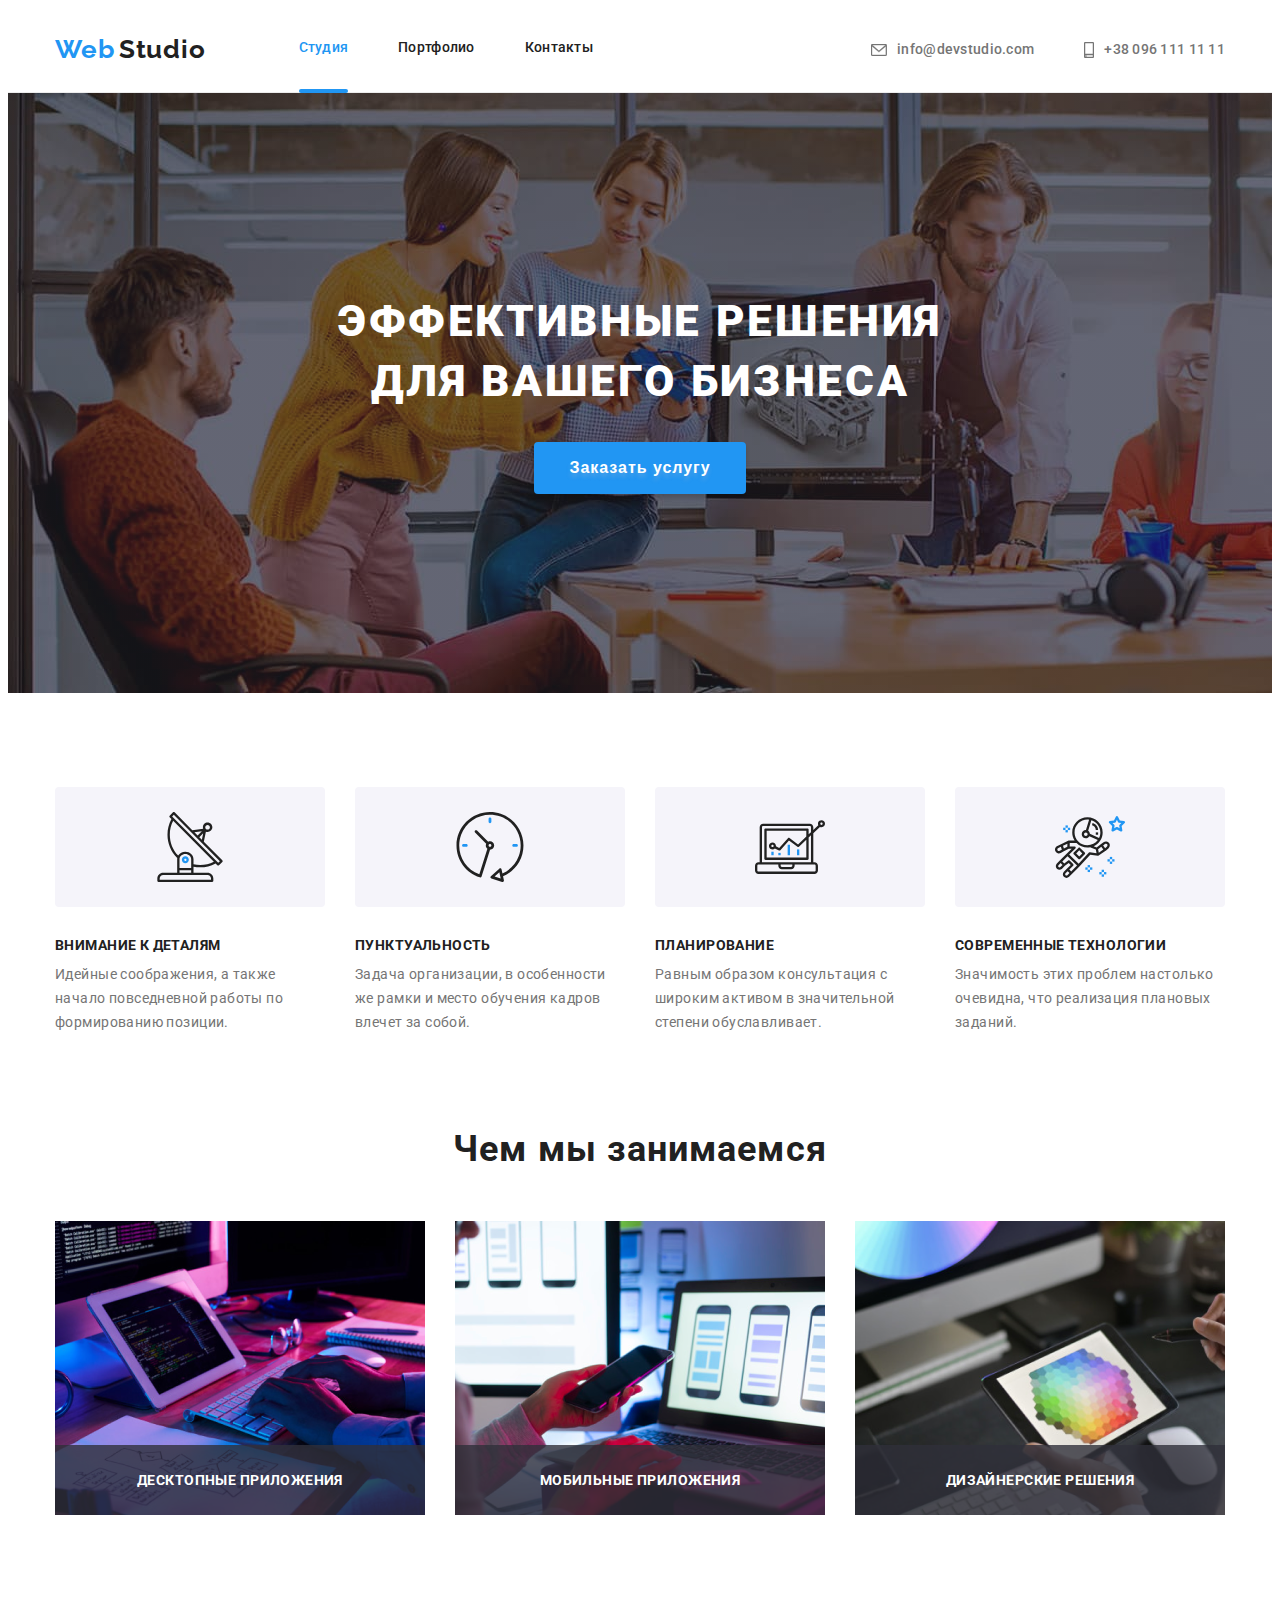
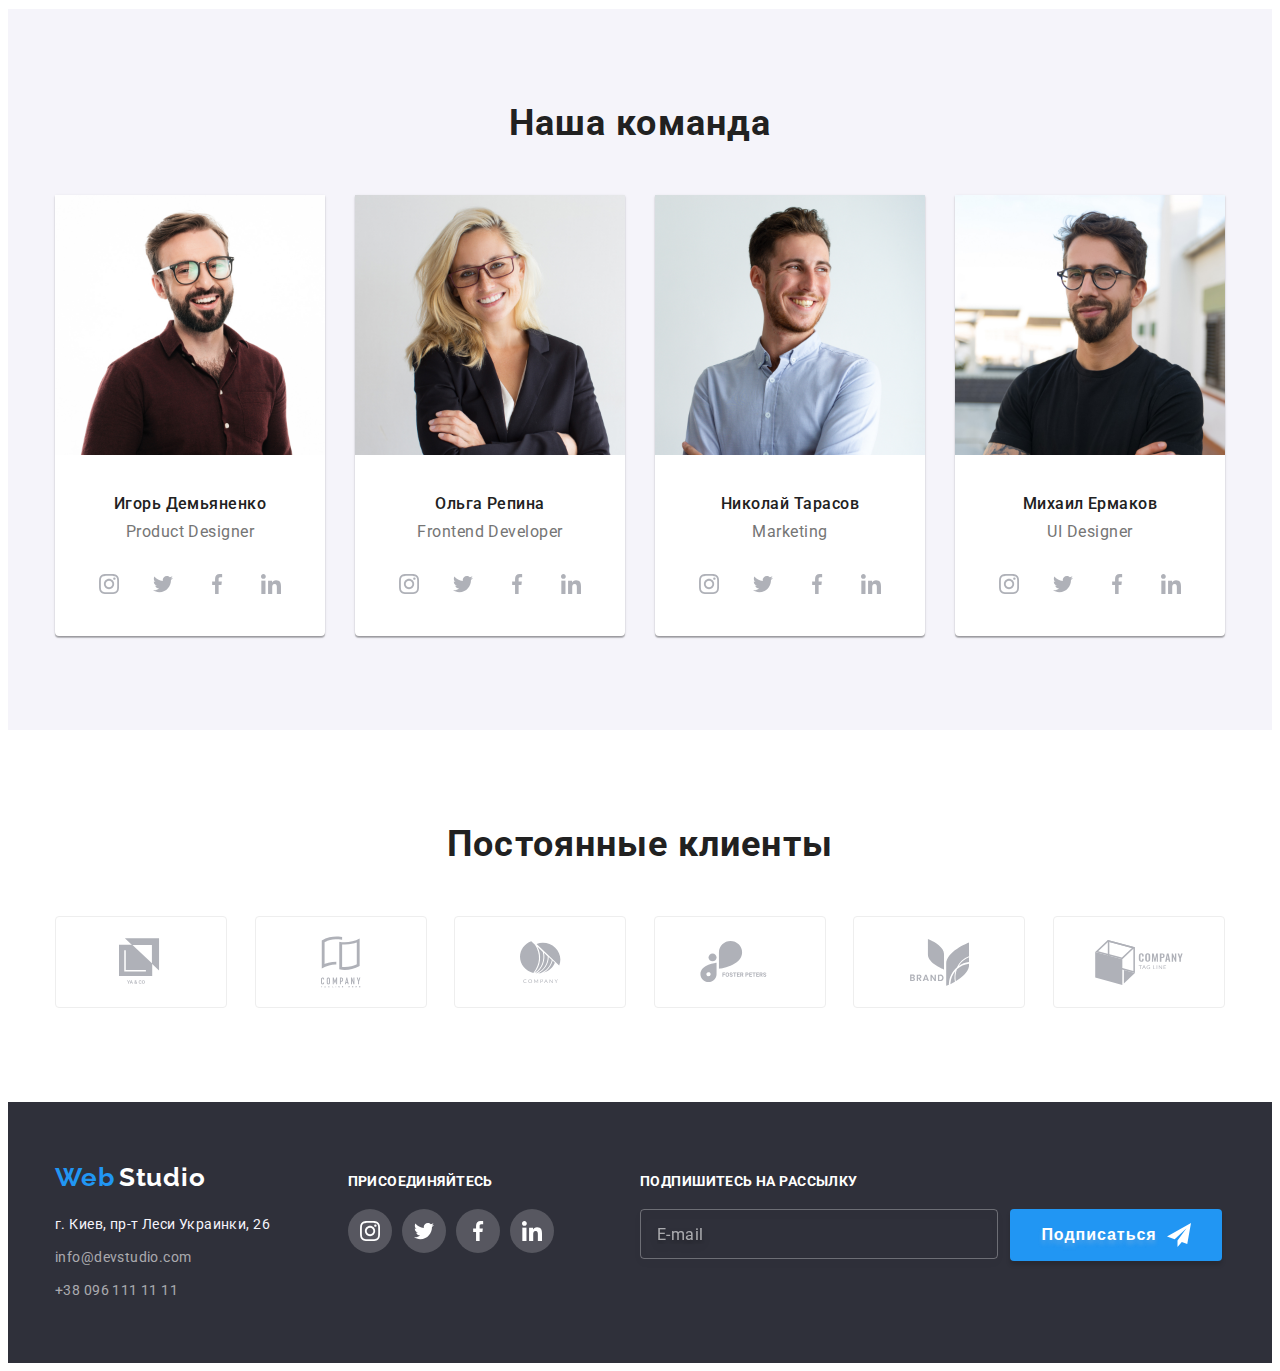
==== index.html @ 2025b64e "Initial commit" ====
<!DOCTYPE html>
<html lang="ru">
<head>
    <meta charset="UTF-8">
    <meta http-equiv="X-UA-Compatible" content="IE=edge">
    <meta name="viewport" content="width=device-width, initial-scale=1">
    <title>Webstudio</title>
    <link rel="stylesheet" href="https://cdnjs.cloudflare.com/ajax/libs/modern-normalize/1.0.0/modern-normalize.min.css" integrity="sha512-ISS7cAi1PEhQ8jnbJpJZMd29NlhNj4AWYyLOSp2CE/CsHxTCu+r+t0D2yoJudVrd0/8fTVPUVDzY5Tvli75u/g==" crossorigin="anonymous" />
    <link rel="preconnect" href="https://fonts.gstatic.com">
    <link href="https://fonts.googleapis.com/css2?family=Raleway:wght@700&family=Roboto:wght@400;500;700;900&display=swap" rel="stylesheet">  
    <link rel="stylesheet" href="./css/styles.css">
</head>

<body>
    <header class="header">
        <div class="container">
        <a class="webstudio" href="./index.html">
            <span class="web">Web</span>
            <span class="studio">Studio</span>
        </a>
        <nav class="navigation">
            <ul class="list menu">
                <li class="list-nav-item"><a class="link-nav-active line" href="./index.html">Студия</a></li>
                <li class="list-nav-item"><a class="link-nav" href="./portfolio.html">Портфолио</a></li>
                <li class="list-nav-item"><a class="link-nav" href="">Контакты</a></li>
            </ul>
        </nav>
        <ul class="list menu">
            <li class="list-menu-item">
                <a class="link-head-adress" href="mailto:info@devstudio.com">
                <svg class="icon" width="16" height="12">
                    <use href="./images/sprite.svg#icon-envelope"></use>
                </svg>
                info@devstudio.com</a>
            </li>
            <li class="list-menu-item">
                <a class="link-head-adress" href="tel:+380961111111"> 
                <svg class="icon" width="10" height="16">
                <use href="./images/sprite.svg#icon-smartphone"></use>
                 </svg>
                 +38 096 111 11 11</a>
                </li>
        </ul>
        </div>
    </header>
        <main>
            <section class="first-main-sec">
                <h1 class="main-page-title">Эффективные решения для вашего бизнеса</h1>
                <button class="button-main" type="button" data-modal-open >Заказать услугу</button>
            </section>
            <section class="advantage-sec">
                <div class="container">
                <ul class="list advantages">
                    <li>
                         <div class="advantage-item-container">
                            <svg class="icon">
                             <use href="./images/sprite.svg#icon-antenna1"></use>
                             </svg>
                         </div>
                        <h3 class="main-sec-advantages">Внимание к деталям</h3>
                        <p class="main-sec-advantages-text">Идейные соображения, а также начало повседневной работы по формированию позиции.</p>
                    </li>
                    <li>
                        <div class="advantage-item-container">
                            <svg class="icon">
                             <use href="./images/sprite.svg#icon-clock1"></use>
                             </svg>
                         </div>
                        <h3 class="main-sec-advantages">Пунктуальность</h3>
                        <p class="main-sec-advantages-text">Задача организации, в особенности же рамки и место обучения кадров влечет за собой.</p>
                    </li>
                    <li> 
                        <div class="advantage-item-container">
                          <svg class="icon">
                             <use href="./images/sprite.svg#icon-diagram1"></use>
                          </svg>
                     </div>
                        <h3 class="main-sec-advantages">Планирование</h3>
                        <p class="main-sec-advantages-text">Равным образом консультация с широким активом в значительной степени обуславливает.</p>
                    </li>
                    <li>
                        <div class="advantage-item-container">
                            <svg class="icon">
                             <use href="./images/sprite.svg#icon-astronaut1"></use>
                             </svg>
                         </div>
                        <h3 class="main-sec-advantages">Современные технологии</h3>
                        <p class="main-sec-advantages-text">Значимость этих проблем настолько очевидна, что реализация плановых заданий.</p>
                    </li>
                </ul>
                </div>
            </section>
            <section class="about-us-sec">
                <div class="container">
                  <h2 class="main-page-section-title">Чем мы занимаемся</h2>
                    <ul class="list about-us">
                        <li>
                            <div class="about-us-cont">
                             <img src="./images/galery/img1.png" width="370" height="294" alt="клавиатура" class="about-us-img">
                               <div class="about-us-item-title">
                                 <p class="about-us-item-text">ДЕСКТОПНЫЕ ПРИЛОЖЕНИЯ</p>
                               </div>  
                            </div>
                        </li>
                        <li>
                            <div class="about-us-cont">
                                <img src="./images/galery/img2.png" width="370" height="294" alt="ноутбук">
                                <div class="about-us-item-title">
                                    <p  class="about-us-item-text">МОБИЛЬНЫЕ ПРИЛОЖЕНИЯ</p>
                                </div>
                            </div>
                        </li>
                        <li>
                            <div class="about-us-cont">
                              <img src="./images/galery/img3.png" width="370" height="294" alt="планшет">
                                <div class="about-us-item-title">
                                    <p  class="about-us-item-text">ДИЗАЙНЕРСКИЕ РЕШЕНИЯ</p>
                                </div>
                            </div>
                        </li>
                    </ul>
                </div>
            </section>
            <section class="main-team-sec">
                <div class="container">
                <h2 class="main-page-section-title">Наша команда</h2>
                <ul class="list main-team">
                    <li class="team-item"><img src="./images/team/img1.jpg" width="270" height="260" alt="Игорь Демьяненко">
                        <div class="main-team-item-container">
                         <h3 class="main-sec-worker">Игорь Демьяненко</h3>
                         <p class="main-sec-worker-text">Product Designer</p>
                         <ul class="list social-icons">
                             <li class="social-icons-item">
                             <a href="" class="social-icons-link" target="_blank" rel="noopener noreferrer">
                              <svg class="icon">
                                  <use href="./images/sprite.svg#icon-instagram"></use>
                              </svg>
                             </a>
                             </li>
                             <li class="social-icons-item">
                                <a href="" class="social-icons-link" target="_blank" rel="noopener noreferrer">
                                 <svg class="icon">
                                     <use href="./images/sprite.svg#icon-twitter"></use>
                                 </svg>
                                </a>
                             </li>
                             <li class="social-icons-item">
                                <a href="" class="social-icons-link" target="_blank" rel="noopener noreferrer">
                                 <svg class="icon">
                                     <use href="./images/sprite.svg#icon-facebook"></use>
                                 </svg>
                                </a>
                             </li>
                             <li class="social-icons-item">
                                <a href="" class="social-icons-link" target="_blank" rel="noopener noreferrer">
                                 <svg class="icon">
                                     <use href="./images/sprite.svg#icon-linkedin"></use>
                                 </svg>
                                </a>
                             </li>
                         </ul>
                        </div>
                    </li>
                    <li class="team-item"><img src="./images/team/img2.jpg" width="270" height="260" alt="Ольга Репина">
                        <div class="main-team-item-container">
                         <h3 class="main-sec-worker">Ольга Репина</h3>
                         <p class="main-sec-worker-text">Frontend Developer</p><ul class="list social-icons">
                            <li class="social-icons-item">
                            <a href="" class="social-icons-link" target="_blank" rel="noopener noreferrer">
                             <svg class="icon">
                                 <use href="./images/sprite.svg#icon-instagram"></use>
                             </svg>
                            </a>
                            </li>
                            <li class="social-icons-item">
                               <a href="" class="social-icons-link" target="_blank" rel="noopener noreferrer">
                                <svg class="icon">
                                    <use href="./images/sprite.svg#icon-twitter"></use>
                                </svg>
                               </a>
                            </li>
                            <li class="social-icons-item">
                               <a href="" class="social-icons-link" target="_blank" rel="noopener noreferrer">
                                <svg class="icon">
                                    <use href="./images/sprite.svg#icon-facebook"></use>
                                </svg>
                               </a>
                            </li>
                            <li class="social-icons-item">
                               <a href="" class="social-icons-link" target="_blank" rel="noopener noreferrer">
                                <svg class="icon">
                                    <use href="./images/sprite.svg#icon-linkedin"></use>
                                </svg>
                               </a>
                            </li>
                        </ul>
                        </div> 
                    </li>
                    <li class="team-item"><img src="./images/team/img3.jpg" width="270" height="260" alt="Николай Тарасов">
                        <div class="main-team-item-container">
                         <h3 class="main-sec-worker">Николай Тарасов</h3>
                         <p class="main-sec-worker-text">Marketing</p><ul class="list social-icons">
                            <li class="social-icons-item">
                            <a href="" class="social-icons-link" target="_blank" rel="noopener noreferrer">
                             <svg class="icon">
                                 <use href="./images/sprite.svg#icon-instagram"></use>
                             </svg>
                            </a>
                            </li>
                            <li class="social-icons-item">
                               <a href="" class="social-icons-link" target="_blank" rel="noopener noreferrer">
                                <svg class="icon">
                                    <use href="./images/sprite.svg#icon-twitter"></use>
                                </svg>
                               </a>
                            </li>
                            <li class="social-icons-item">
                               <a href="" class="social-icons-link" target="_blank" rel="noopener noreferrer">
                                <svg class="icon">
                                    <use href="./images/sprite.svg#icon-facebook"></use>
                                </svg>
                               </a>
                            </li>
                            <li class="social-icons-item">
                               <a href="" class="social-icons-link" target="_blank" rel="noopener noreferrer">
                                <svg class="icon">
                                    <use href="./images/sprite.svg#icon-linkedin"></use>
                                </svg>
                               </a>
                            </li>
                        </ul>
                        </div> 
                    </li>
                    <li class="team-item"><img src="./images/team/img4.jpg" width="270" height="260" alt="Михаил Ермаков">
                        <div class="main-team-item-container">
                         <h3 class="main-sec-worker">Михаил Ермаков</h3>
                         <p class="main-sec-worker-text">UI Designer</p><ul class="list social-icons">
                            <li class="social-icons-item">
                            <a href="" class="social-icons-link" target="_blank" rel="noopener noreferrer">
                             <svg class="icon">
                                 <use href="./images/sprite.svg#icon-instagram"></use>
                             </svg>
                            </a>
                            </li>
                            <li class="social-icons-item">
                               <a href="" class="social-icons-link" target="_blank" rel="noopener noreferrer">
                                <svg class="icon">
                                    <use href="./images/sprite.svg#icon-twitter"></use>
                                </svg>
                               </a>
                            </li>
                            <li class="social-icons-item">
                               <a href="" class="social-icons-link" target="_blank" rel="noopener noreferrer">
                                <svg class="icon">
                                    <use href="./images/sprite.svg#icon-facebook"></use>
                                </svg>
                               </a>
                            </li>
                            <li class="social-icons-item">
                               <a href="" class="social-icons-link" target="_blank" rel="noopener noreferrer">
                                <svg class="icon">
                                    <use href="./images/sprite.svg#icon-linkedin"></use>
                                </svg>
                               </a>
                            </li>
                        </ul>
                        </div> 
                    </li>
                </ul>
                </div>
            </section>
            <section class="clients-sec">
                <div class="container">
                  <h2 class="clients-title">Постоянные клиенты</h2>
                  <ul class="clients-sec-list">
                    <li class="clients-sec-item">
                        <a href="" class="clients-sec-link" target="_blank" rel="noopener noreferrer">
                            <svg class="icon" width="44.27" height="49.23"> 
                                <use href="./images/sprite.svg#icon-logoone"></use>
                            </svg>
                           </a>
                    </li>
                    <li class="clients-sec-item">
                        <a href="" class="clients-sec-link" target="_blank" rel="noopener noreferrer">
                            <svg class="icon" width="40" height="52">
                                <use href="./images/sprite.svg#icon-logotwo"></use>
                            </svg>
                           </a>
                    </li>
                    <li class="clients-sec-item">
                        <a href="" class="clients-sec-link" target="_blank" rel="noopener noreferrer">
                            <svg class="icon" width="41" height="42.6">
                                <use href="./images/sprite.svg#icon-logothree"></use>
                            </svg>
                           </a>
                    </li>
                    <li class="clients-sec-item">
                        <a href="" class="clients-sec-link" target="_blank" rel="noopener noreferrer">
                            <svg class="icon" width="79.66" height="42.02">
                                <use href="./images/sprite.svg#icon-logofour"></use>
                            </svg>
                           </a>
                    </li>
                    <li class="clients-sec-item">
                        <a href="" class="clients-sec-link" target="_blank" rel="noopener noreferrer">
                            <svg class="icon" width="59" height="47">
                                <use href="./images/sprite.svg#icon-logofive"></use>
                            </svg>
                           </a>
                    </li>
                    <li class="clients-sec-item">
                        <a href="" class="clients-sec-link" target="_blank" rel="noopener noreferrer">
                            <svg class="icon" width="88.48" height="45.44">
                                <use href="./images/sprite.svg#icon-logosix"></use>
                            </svg>
                           </a>
                    </li>
                  </ul>
                </div>
            </section>
        </main>
        <footer class="footer-sec">
            <div class="container container-footer">
                    <div class="container-item">
                        <a class="webstudio" href="./index.html">
                            <span class="web">Web</span>
                            <span class="studio-foot">Studio</span>
                        </a>
                        <address class="address">
                            <ul class="list address">
                                <li class="adress-item"><a class="link-adress-map-footer" href="https://goo.gl/maps/sHvw1dDenoowisqw9">г. Киев, пр-т Леси Украинки, 26</a></li>
                                <li class="adress-item"><a class="link-adress-title-footer" href="mailto:info@devstudio.com">info@devstudio.com</a></li>
                                <li class="adress-item"><a class="link-adress-title-footer" href="tel:+380961111111">+38 096 111 11 11</a></li>
                            </ul>
                        </address>
                    </div>
                    <div class="container-item">
                        <section class="social-sec">
                            <h2 class="visually-hidden">footer</h2>
                            <p class="footer-title">ПРИСОЕДИНЯЙТЕСЬ</p>
                            <ul class="list social-icons">
                                <li class="social-icons-item">
                                    <a href="" class="social-icons-link" target="_blank" rel="noopener noreferrer">
                                        <svg class="icon">
                                            <use href="./images/sprite.svg#icon-instagram"></use>
                                        </svg>
                                    </a>
                                </li>
                                <li class="social-icons-item">
                                    <a href="" class="social-icons-link" target="_blank" rel="noopener noreferrer">
                                        <svg class="icon">
                                            <use href="./images/sprite.svg#icon-twitter"></use>
                                        </svg>
                                    </a>
                                </li>
                                <li class="social-icons-item">
                                    <a href="" class="social-icons-link" target="_blank" rel="noopener noreferrer">
                                        <svg class="icon">
                                            <use href="./images/sprite.svg#icon-facebook"></use>
                                        </svg>
                                    </a>
                                </li>
                                <li class="social-icons-item">
                                    <a href="" class="social-icons-link" target="_blank" rel="noopener noreferrer">
                                        <svg class="icon">
                                            <use href="./images/sprite.svg#icon-linkedin"></use>
                                        </svg>
                                    </a>
                                </li>
                            
                            </ul>
                        </section>
                    </div>
                     <div class="container-item-subscribe">
                        <p class="footer-title">ПОДПИШИТЕСЬ НА РАССЫЛКУ</p>
                        <form class="subscribe-form">
                            <div class="subscribe-form-container">
                                <input class="subscribe-field" type="email" name="mail" placeholder="E-mail"> 
                                <button class="button-main" type="submit">Подписаться
                                    <svg class="footer-form-icon" width="24" height="24">
                                        <use href="./images/sprite.svg#icon-telegsend"></use>
                                    </svg>  
                                </button>
                            </div>
                        </form>
                    </div>
                </div>
        </footer>
        <div class="backdrop is-hidden" data-modal>
            <div class="modal">
                <button class="button-close" data-modal-close >
                   <svg class="icon-close" width="18" height="18">
                     <use href="./images/sprite.svg#icon-vector"></use>
                   </svg>
                </button>
                <form class="form-modal">
                    <h2 class="form-modal-title">Оставьте свои данные, мы вам перезвоним</h2>
                    <div class="form-modal-wrap">
                        <label for="name" class="form-modal-label">Имя</label>
                            <div class="form-modal-wrap-input">
                                <input class="form-modal-field" type="text" name="name" id="name">
                                <svg class="form-icon" width="12" height="12">
                                    <use href="./images/sprite.svg#icon-man"></use>
                                </svg> 
                            </div>
                        <label for="tel" class="form-modal-label">Телефон</label>
                            <div class="form-modal-wrap-input">
                                <input class="form-modal-field" type="tel" name="tel" id="tel">
                                <svg class="form-icon" width="13" height="13">
                                    <use href="./images/sprite.svg#icon-tel"></use>
                                </svg> 
                            </div>
                        <label for="mail" class="form-modal-label">Почта</label>
                            <div class="form-modal-wrap-input">
                                <input class="form-modal-field" type="email" name="name" id="mail">
                                <svg class="form-icon" width="15" height="12">
                                    <use href="./images/sprite.svg#icon-email"></use>
                                </svg> 
                            </div>
                        <label for="comment" class="form-modal-label">Комментарий</label>
                            <textarea class="form-modal-comment-field" name="comment" id="comment" placeholder="Введите текст"></textarea>
                        <label class="form-modal-label-check">
                            <input type="checkbox" name="agreement" class="form-modal-field-check">
                            <svg class="form-check-icon" width="18" height="18">
                                <use href="./images/sprite.svg#icon-cube"></use>
                            </svg> 
                            <span>Соглашаюсь с рассылкой и принимаю &nbsp;</span>
                                <a href="form-modal-link" style="color:#2196F3">Условия договора</a>
                        </label>
                        <div class="button-div">
                         <button class="button-main" type="submit">Отправить</button>
                        </div>
                    </div>
                </form>
            </div>
        </div>
     <script src="./js/modal.js"></script>
    </body>
</html>
---- css/styles.css ----
/* raleway-700 - latin_cyrillic 
  @font-face {
    font-family: 'Raleway';
    font-style: normal;
    font-weight: 700;
    src: url('../fonts/raleway-v19-latin_cyrillic-700.eot'); /* IE9 Compat Modes 
    src: local(''),
         url('../fonts/raleway-v19-latin_cyrillic-700.eot?#iefix') format('embedded-opentype'),
         url('../fonts/raleway-v19-latin_cyrillic-700.woff2') format('woff2'), 
         url('../fonts/raleway-v19-latin_cyrillic-700.woff') format('woff'), 
         url('../fonts/raleway-v19-latin_cyrillic-700.ttf') format('truetype'), 
         url('../fonts/raleway-v19-latin_cyrillic-700.svg#Raleway') format('svg'); 
  } */
  :root {
--main-text-color: #757575;
--accent-color: #2196F3;
--title-color: #212121;
--dark-bg-color: #2F303A;
--bg-text-color: #FFFFFF;
--white-bg-color: #F5F4FA;
--icon-main-color: #AFB1B8;
--animation: 250ms;
--animation-timing-function: cubic-bezier(0.4, 0, 0.2, 1);
  }

  .html {
    box-sizing: border-box;
  }

  *,
  *::before,
  *::after {
    box-sizing: inherit;
  }

  body {
    font-family: "Roboto", sans-serif;
    font-size: 16px;
    line-height: 1.87; 
    letter-spacing: 0.03em;  
    color: var(--main-text-color);
  }
  
  h1,h2,h3,h4,p,ul {
    margin: 0;
    padding: 0;
  }

  .container {
    width: 100%;
    max-width: 1170px;
    padding: 0 15px;
    margin: 0 auto;
  }

  .container-footer {
    display:flex;
    flex-wrap: wrap;
    align-items: baseline;
  }

  .container-item {
    flex-grow: 0;
    max-width: 25%;
    flex-basis: 25%;
  }

  .link,
  .webstudio,
  .link-head-adress,
  .address {
      text-decoration: none;
      color: inherit;
  }

  .menu {
    display: inline-flex;
  }

  .menu li:not(:last-child) {
    margin-right: 50px;
  }

  /*.list-nav-item:not(:last-child) {
    margin-right: 50px;
 }*/

  /* хедер */

  .link-head-adress {
    font-weight: 500;
    font-size: 14px;
    line-height: 1.14;
    letter-spacing: 0.02em;
    color: var(--main-text-color);
    padding-top: 32px;
    padding-bottom: 32px; 
    transition: color var(--animation) var(--animation-timing-function);
  }

  /* .navigation {
    padding-top: 32px;
    padding-bottom: 32px;
  }
  */
  .link-head-adress:hover,
  .link-head-adress:focus {
      color: var(--accent-color);
  }

  .list {
      list-style: none;
  }

  .header .container {
    display: flex;
    align-items: center;
    justify-content: flex-end;
  }
  
  .header .webstudio {
    display: inline-block;
    height: 31px;
    margin-right: 93px;
    padding-top: 24px;
    padding-bottom: 25px;
  }
  
  .header {
    border-bottom: 1px solid #ECECEC;
  }

 /* секция навиг */

 .link-nav,
 .link-nav-active,
 .link-adress-title-footer,
 .link-adress-map-footer  {
    text-decoration: none;
    color: inherit;
    transition: color var(--animation) var(--animation-timing-function);
 }
 .link-nav,
 .link-nav-active {
    font-weight: 500;
    font-size: 14px;
    line-height: 1.14;
    letter-spacing: 0.02em;
    color: var(--title-color);
    padding-top: 32px;
    padding-bottom: 32px;
    display: inline-block;
    transition: color var(--animation) var(--animation-timing-function);
    position: relative;
 }
 .link-nav-active {
     color: var(--accent-color);
     transition: color var(--animation) var(--animation-timing-function);
 }

.link-nav:focus,
.link-nav:hover {
    color: var(--accent-color);
}

.navigation {
  display: flex;
  align-items: center;
  margin-right: auto;
}

.visually-hidden {
  position: absolute;
  width: 1px;
  height: 1px;
  margin: -1px;
  padding: 0;
  overflow: hidden;
  border: 0;
  clip: rect(0 0 0 0)
}

/* портфолио мейнсек */

.portfolio-menu-sec {
  padding-bottom: 94px;
  padding-top: 94px;
}

.visualy-hidden {
    position: absolute;
    clip: rect(1px 1px 1px 1px);
    clip: rect(1px, 1px, 1px,1px);
    padding: 0;
    border: 0;
    height: 1px;
    width: 1px;
    overflow: hidden;
}

/* кнопки */

.button {
  font-weight: 500;
  font-size: 16px;
  line-height: 1.625;
  text-align: center;
  letter-spacing: 0.03em;
  color: var(--title-color);
  padding: 6px 22px 6px 22px;
  background: var(--white-bg-color);
  border-radius: 4px;
  border: none;
  height: 38px;
  transition: color var(--animation) var(--animation-timing-function), background var(--animation) var(--animation-timing-function), box-shadow var(--animation) var(--animation-timing-function);
    }
  
  .button:hover,
  .button:focus
  {
      color: var(--bg-text-color);
      background-color: var(--accent-color);
      cursor: pointer;
      box-shadow: 0px 3px 1px rgba(0, 0, 0, 0.1), 0px 1px 2px rgba(0, 0, 0, 0.08), 0px 2px 2px rgba(0, 0, 0, 0.12);
      border-radius: 4px;
  }
  
  .active {
  font-weight: 500;
  font-size: 16px;
  line-height: 1.62;
  text-align: center;
  letter-spacing: 0.03em;
  color: var(--bg-text-color);
  background: var(--accent-color);
  box-shadow: 0px 3px 1px rgba(0, 0, 0, 0.1), 0px 1px 2px rgba(0, 0, 0, 0.08), 0px 2px 2px rgba(0, 0, 0, 0.12);
  border-radius: 4px;
  }
  

.portfolio-list {
   display: grid;
   grid-template-columns: repeat(3, 3fr);
   grid-column-gap: 30px;
   grid-row-gap: 30px;
}

.portfolio-list-item-cont {
  padding: 20px 24px;
}

.portfolio-filters {
  display: flex;
  justify-content: center;
  margin-bottom: 50px;
}

.list-portfolio-filters-item:not(:last-child) {
  margin-right: 8px;
}

.social-icons {
  margin-top: 20px;
}

.item-name {
font-weight: bold;
font-size: 18px;
line-height: 2.00;
letter-spacing: 0.06em;
color: var(--title-color);
margin-bottom: 4px;
}

  .item-name-type {
    font-size: 16px;
    line-height: 1.87;
    letter-spacing: 0.03em;
    color: var(--main-text-color);
  }

  .link {
    display: block;
    transition: box-shadow var(--animation) var(--animation-timing-function);
    background: var(--bg-text-color);
    border: 1px solid #EEEEEE;
    box-sizing: border-box;
  }

  .link:focus,
  .link:hover {
    box-shadow: 0px 4px 4px rgba(0, 0, 0, 0.25), 0px 4px 4px rgba(0, 0, 0, 0.06);
  }

  

 /* иконки */
 
.link-head-adress {
  display: flex;
  justify-content: center;
  align-items: center;
  transition: color var(--animation) var(--animation-timing-function);
}

.link-head-adress:hover .icon,
.link-head-adress:focus .icon {
  stroke: currentColor;
}

.social-icons {
  display: inline-flex;
}

.social-icons-link {
  display: flex;
  justify-content: center;
  align-items: center;
  border-radius: 50%;
  height: 44px;
  width: 44px;
  fill: currentColor;
  transition: fill var(--animation) var(--animation-timing-function), background-color var(--animation) var(--animation-timing-function);
}

.social-icons-item + .social-icons-item {
  margin-left: 10px;
}

 .social-icons .icon {
   width: 20px;
   height: 20px;
   fill: var(--icon-main-color);
   transition: fill var(--animation) var(--animation-timing-function), background-color var(--animation) var(--animation-timing-function);
 }

.social-icons-link:hover .icon,
.social-icons-link:focus .icon {
  fill: var(--bg-text-color);
}

.social-icons-link:hover,
.social-icons-link:focus {
  background-color: var(--accent-color);
}

  /* мейн секшн студия */

  .first-main-sec {
    display: flex;
    align-items: center;
    justify-content: center;
    flex-direction: column;
    position: relative;
    max-width: 1600px;
    height: 600px; 
    background-repeat: no-repeat;
    background-size: cover;
    background-image: linear-gradient(to right, rgba(47, 48, 58, 0.4),
     rgba(47, 48, 58, 0.4)),
    url(../images/hero1.jpg);
    margin-left: auto;
    margin-right: auto;
  }

  .advantage-item-container {
    display: flex;
    align-items: center;
    justify-content: center;
    background-color: var(--white-bg-color);
    width: 270px;
    height: 120px;
    margin-bottom: 30px;
    border-radius: 4px;
  }

  .advantage-item-container .icon {
    height: 70px;
    width: 70px;
  }

  .list advantages .advantage-item-container:not(:last-child) {
    margin-right: 30px;
  }

  .list-menu-item .icon {
    stroke: var(--main-text-color);
    margin-right: 10px;
    fill: currentColor;
   }
   
  .main-sec-advantages-text {
    font-size: 14px;
    line-height: 1.71;
    letter-spacing: 0.03em;
    color: var(--main-text-color);  
 }

 .main-sec-advantages {
    font-weight: bold;
    font-size: 14px;
    line-height: 16px;
    letter-spacing: 0.03em;
    text-transform: uppercase;
    color: var(--title-color);
    margin-bottom: 10px;
 }

 .advantage-sec {
  padding-top: 94px;
  padding-bottom: 94px;
 }

 .advantages {
  display: flex;
  justify-content: space-between;
}

.advantages li {
max-width: 270px;
margin-right: 30px;
}

.about-us-sec {
  padding-bottom: 94px;
}

.about-us {
   display: grid;
   grid-template-columns: repeat(3, 1fr);
   grid-column-gap: 30px;
   /*grid-row-gap: 10px;
   grid-template-columns: 370px 370px 370px;*/
}

.about-us-item-title {
  display: flex;
  justify-content: center;
  align-items: center;
  height: 70px;
  max-width: 100%;
  background: rgba(47, 48, 58, 0.8);
  font-weight: bold;
  font-size: 14px;
  text-align: center;
  letter-spacing: 0.03em;
  color: var(--bg-text-color);
  position: relative;
  bottom: 70px;
}

.about-us img{
  display: block;
}

.about-us-cont {
  height: 294px;
  width: 370px;
}

.about-us-item-text {
  display: flex;
}
  

.main-team-sec {
  background-color: var(--white-bg-color);
  padding: 94px 0;
}

.main-team {
  display: grid;
  grid-template-columns: repeat(4, 1fr);
  grid-column-gap: 30px; 
}

.list-main-team {
  margin-bottom: 94px;
}
 
.main-team-item-container { 
  padding: 30px;
} 

.team-item {
  background: var(--bg-text-color);
  box-shadow: 0px 1px 3px rgba(0, 0, 0, 0.12), 0px 1px 1px rgba(0, 0, 0, 0.14), 0px 2px 1px rgba(0, 0, 0, 0.2);
  border-radius: 0px 0px 4px 4px;
  text-align: center;
} 

 .main-sec-worker {
    font-weight: 500;
    font-size: 16px;
    line-height: 1.18;
    text-align: center;
    letter-spacing: 0.03em;
    color: var(--title-color);
    margin-bottom: 10px;
 }

 .main-sec-worker-text {
    font-size: 16px;
    line-height: 1.18;
    text-align: center;
    letter-spacing: 0.03em;
    color: var(--main-text-color);
 }

 
/* width: calc(100% / 12 * 7); */

 .button-main {
   margin: 350x 700px 200px 700px;
 }
 .button-main {
  display: flex;
  justify-content: center;
  align-items: center;
  font-weight: bold;
  font-size: 16px;
  line-height: 1.87;
  letter-spacing: 0.06em;
  color: var(--bg-text-color);
  background-color: var(--accent-color);
  text-shadow: 0px 4px 4px rgba(214, 198, 198, 0.25);
  box-shadow: 0px 4px 4px rgba(0, 0, 0, 0.15);
  border-radius: 4px;
  width: 200px;
  height: 50px;
  border: 0;
  transition: color var(--animation) var(--animation-timing-function);
  }
  
  .button-main:hover,
  .button-main:focus {
      color: var(--bg-text-color);
      background-color: #188CE8;
      cursor: pointer;
  }  
  

 .main-team-sec {
  background-color: var(--white-bg-color);
}

.main-page-title {
  margin-bottom: 30px;
  max-width: 696px;
  font-weight: 900;
  font-size: 44px;
  line-height: 1.363;
  text-align: center;
  letter-spacing: 0.06em;
  text-transform: uppercase;
  color: var(--bg-text-color);
}

.main-page-section-title {
font-weight: bold;
font-size: 36px;
line-height: 1.166;
text-align: center;
letter-spacing: 0.03em;
color: var(--title-color);
margin-bottom: 50px;
}

.clients-sec {
  padding-top: 94px;
  padding-bottom: 94px;
}

.clients-title {
  font-weight: bold;
    font-size: 36px;
    line-height: 1.166;
    text-align: center;
    letter-spacing: 0.03em;
    color: var(--title-color);
}

.clients-sec-list {
  display: flex;
  list-style: none;
  box-sizing: inherit;
  margin-top: 50px;
  justify-content: space-between;
}

.clients-sec-link {
  width: 170px;
  height: 90px;
  box-sizing: border-box;
  display: flex;
  align-items: center;
  justify-content: center;
  transition: color var(--animation) var(--animation-timing-function), background-color var(--animation) var(--animation-timing-function);
}

/*border: 1px solid #EEEEEE;
border-radius: 4px;*/

.clients-sec-item {
  border: 1px solid #EEEEEE;
  border-radius: 4px;
  transition: border var(--animation) var(--animation-timing-function);
}

.clients-sec-item .icon {
fill: var(--icon-main-color);
transition: fill var(--animation) var(--animation-timing-function);
}

.clients-sec-item:hover,
.clients-sec-item:focus {
  border: 1px solid #2196F3;
}


.clients-sec-link:hover .icon,
.clients-sec-link:focus .icon {
  fill: var(--accent-color);
}


 /* секция футера */

 /* секция адреса */

 .adress-title-footer {
    font-size: 14px;
    line-height: 1.71;
    letter-spacing: 0.03em;
    color: rgba(255, 255, 255, 0.6);
  }

  .footer-sec {
    padding-top: 60px;
    padding-bottom: 60px;
  }


  .footer-sec .webstudio {
    display: inline-block;
    height: 31px;
    padding-bottom: 20px;
  }

  .first-main-sec,
  .footer-sec {
    background-color: var(--dark-bg-color);
  }

  .web,
  .studio,
  .studio-foot {
    font-family: "Raleway", sans-serif;
    font-style: normal;
    font-weight: bold;
    font-size: 26px;
    line-height: 1.192;
    letter-spacing: 0.03em;
    color: var(--accent-color);
  }

  .studio {
    color: var(--title-color);
  }

  .studio-foot {
    color: var(--bg-text-color);   
  }

 .address {
    text-decoration: none;
    color: inherit;    
    font-style: inherit;
  }

 .link-adress-title-footer,
 .link-adress-map-footer {
    font-size: 14px;
    line-height: 1.71;
    letter-spacing: 0.03em;
    color: rgba(255, 255, 255, 0.6);
    transition: color var(--animation) var(--animation-timing-function);  
 }
 .link-adress-map-footer {
     color: var(--white-bg-color);
     transition: color var(--animation) var(--animation-timing-function);
 }
 
.link-adress-title-footer:hover,
.link-adress-title-footer:focus,
.link-adress-map-footer:focus,
.link-adress-map-footer:hover {
    color: var(--accent-color);
}

.address li:not(:last-child) {
  margin-bottom: 9px;
  }

  .footer-sec .social-icons-item {
    background-color: rgba(255, 255, 255, 0.1);
    border-radius: 50%;
  }

  .social-sec .icon {
    width: 20px;
    height: 20px;
    fill: var(--bg-text-color);
    transition: fill var(--animation) var(--animation-timing-function), background-color var(--animation) var(--animation-timing-function);
  }

  .social-sec .social-icons-link {
    background-color: rgba(255, 255, 255, 0.1);
    transition: background-color var(--animation) var(--animation-timing-function);
  }

  .social-icons-link:hover,
  .social-icons-link:focus {
  background-color: var(--accent-color);
}

.footer-sec .footer-list {
  display: flex;
  justify-content: space-between;
}

.footer-list .footer-list-item {
  flex-basis: calc((50% - 45px) / 3);
}

.footer-title {
font-weight: bold;
font-size: 14px;
line-height: 16px;
letter-spacing: 0.03em;
text-transform: uppercase;
color: var(--bg-text-color);
}

/* модалка */

.backdrop {
  position: fixed;
  background-color: rgba(0, 0, 0, 0.2);
  width: 100%;
  height: 100%;
  top: 0;
  left: 0;
  z-index: 100;
}

.modal {
  position: absolute;
  width: 528px;
  height: 581px;
  padding: 40px;
  top: 50%;
  left: 50%;
  background-color: var(--bg-text-color);
  box-shadow: 0px 1px 3px rgba(0, 0, 0, 0.12), 0px 1px 1px rgba(0, 0, 0, 0.14), 0px 2px 1px rgba(0, 0, 0, 0.2);
  border-radius: 4px;
  transform: translate(-50%, -50%) scale(1);
  transition: transform var(--animation) cubic-bezier(0.4, 0, 0.2, 1), opacity var(--animation) cubic-bezier(0.4, 0, 0.2, 1) ;
}

.button-close {
display: flex;
justify-content: center;
align-items: center;
background-color: var(--bg-text-color);
border: 1px solid rgba(0, 0, 0, 0.1);
box-sizing: border-box;
border-radius: 50%;
width: 30px;
height: 30px;
position: absolute;
top: 8px;
right: 8px;
transition: transform var(--animation) cubic-bezier(0.4, 0, 0.2, 1),
}

.button-close:hover ,
.button-close:focus  {
  fill: var(--accent-color);
  cursor: pointer;
}

.is-hidden {
opacity: 0;
pointer-events: none;
transition: transform var(--animation) cubic-bezier(0.4, 0, 0.2, 1), opacity var(--animation) cubic-bezier(0.4, 0, 0.2, 1);
}

.is-hidden .modal {
  transform: translate(50%, 50%) scale(0.3);
  opacity: 0;
  pointer-events: none;
  transition: transform var(--animation) cubic-bezier(0.4, 0, 0.2, 1), opacity var(--animation) cubic-bezier(0.4, 0, 0.2, 1);
}

.form-modal-title {
font-weight: bold;
font-size: 20px;
line-height: 23px;
text-align: center;
letter-spacing: 0.03em;
color: var(--title-color);
margin-bottom: 22px;
}

.form-modal-wrap {
  display: flex;
  flex-direction: column;
}

.form-modal-wrap-input {
  position: relative;
}

.form-modal-field {
width: 482px;
height: 40px;
padding-left: 42px;
cursor: pointer;
border: 1px solid rgba(0, 0, 0, 0.2);
border-radius: 4px ;
transition: border-color var(--animation) cubic-bezier(0.4, 0, 0.2, 1);
margin-bottom: 10px;
}

.form-modal-field:hover,
.form-modal-field:focus  {
  border-color: var(--accent-color);
}

.form-icon {
position: absolute;
top: 40%;
left: 12px;
transform: translateY(-50%);
transition: fill var(--animation) cubic-bezier(0.4, 0, 0.2, 1)
}

.form-modal-field:hover + .form-icon,
.form-modal-field:focus + .form-icon {
  fill: var(--accent-color);
}

.form-modal-label {
  font-size: 12px;
  line-height: 1.17;
  letter-spacing: 0.01em;
  margin-bottom: 4px;
}

.form-modal-comment-field {
height: 120px;
padding: 12px 16px;
resize: none;
border: 1px solid rgba(33, 33, 33, 0.2);
box-sizing: border-box;
font-size: 12px;
line-height: 14px;
letter-spacing: 0.01em;
border-radius: 4px;
transition: border-color var(--animation) cubic-bezier(0.4, 0, 0.2, 1);
}

.form-modal-comment-field:hover,
.form-modal-comment-field:focus {
border-color: var(--accent-color);
}

.form-modal-label-check {
  margin-top: 20px;
  margin-bottom: 30px;
  padding: 0 50px 0 50px;
  font-size: 14px;
  line-height: 1.7;
  letter-spacing: 0.03em;
  text-align: center;
  display: flex;
  align-items: center;
}

.form-modal-field-check {
  appearance: none;
}

.form-modal-field-check:checked + .form-check-icon {
  background-color: var(--accent-color);
  background-image: url(../images/icons/icon-check.svg);
  background-size: contain;
  background-origin: border-box;
  fill: var(--accent-color);
}

.form-check-icon {
  margin-right: 5px;
  border-radius: 2px;
  cursor: pointer;
}

.form-modal-link {
  color: var(--accent-color);
  line-height: 1.7;
  letter-spacing: 0.03em;
  text-decoration-line: underline;
}

.form-modal .button-main {
  margin: auto;
}

.line:after {
  content: '';
  display: block;
  height: 4px;
  background: currentColor;
  border-radius: 2px;
  background-repeat: no-repeat;
  background-position: bottom;
  position: relative;
  top: 33px;
}

.portfolio-list-item-photo {
  position: relative;
  overflow: hidden;
}

.portfolio-item-overlay {
  display: flex;
  align-items: center;
  position: absolute;
  top: 0;
  left: 0;
  width: 100%;
  height: 100%;
  background-color: rgba(33,150,243,0.9);
  opacity: 0;
  transform: translateY(100%);
  transition: transform var(--animation) cubic-bezier(0.4, 0, 0.2, 1), opacity var(--animation) cubic-bezier(0.4, 0, 0.2, 1) ;
}
.link:hover .portfolio-item-overlay,
.link:focus .portfolio-item-overlay {
  position: absolute;
  top: 0;
  left: 0;
  width: 100%;
  height: 100%;
  background-color: rgba(33,150,243,0.9);
  opacity: 1;
  transform: translateY(0);
}

.portfolio-item-overlay-text {
  padding: 63px 24px;
  font-size: 18px;
line-height: 28px;
letter-spacing: 0.03em;
color: var(--bg-text-color);
}

.adress-item {
  line-height: 21px;
}

.subscribe-field {
width: 358px;
height: 50px;
margin-right: 12px;
padding-left: 16px;
background-color: transparent;
border: 1px solid rgba(255, 255, 255, 0.3);
box-sizing: border-box;
filter: drop-shadow(0px 4px 4px rgba(0, 0, 0, 0.15));
border-radius: 4px;
font-family: Roboto;
font-size: 16px;
line-height: 20px;
color: var(--bg-text-color);
transition: border-color var(--animation) cubic-bezier(0.4, 0, 0.2, 1);
}

.subscribe-field:hover,
.subscribe-field:focus {
  border-color: var(--accent-color);
}

.subscribe-form-container {
  display: flex;
  margin-top: 20px;
}

.footer-form-icon {
  margin-left: 10px;
}

.subscribe-field::placeholder {
  letter-spacing: 0.03em;
  color: rgba(255, 255, 255, 0.6);
  text-shadow: 0px 4px 4px rgba(0, 0, 0, 0.25);
}

.subscribe-form-modal {
  justify-content: center;
  text-align: center;
}
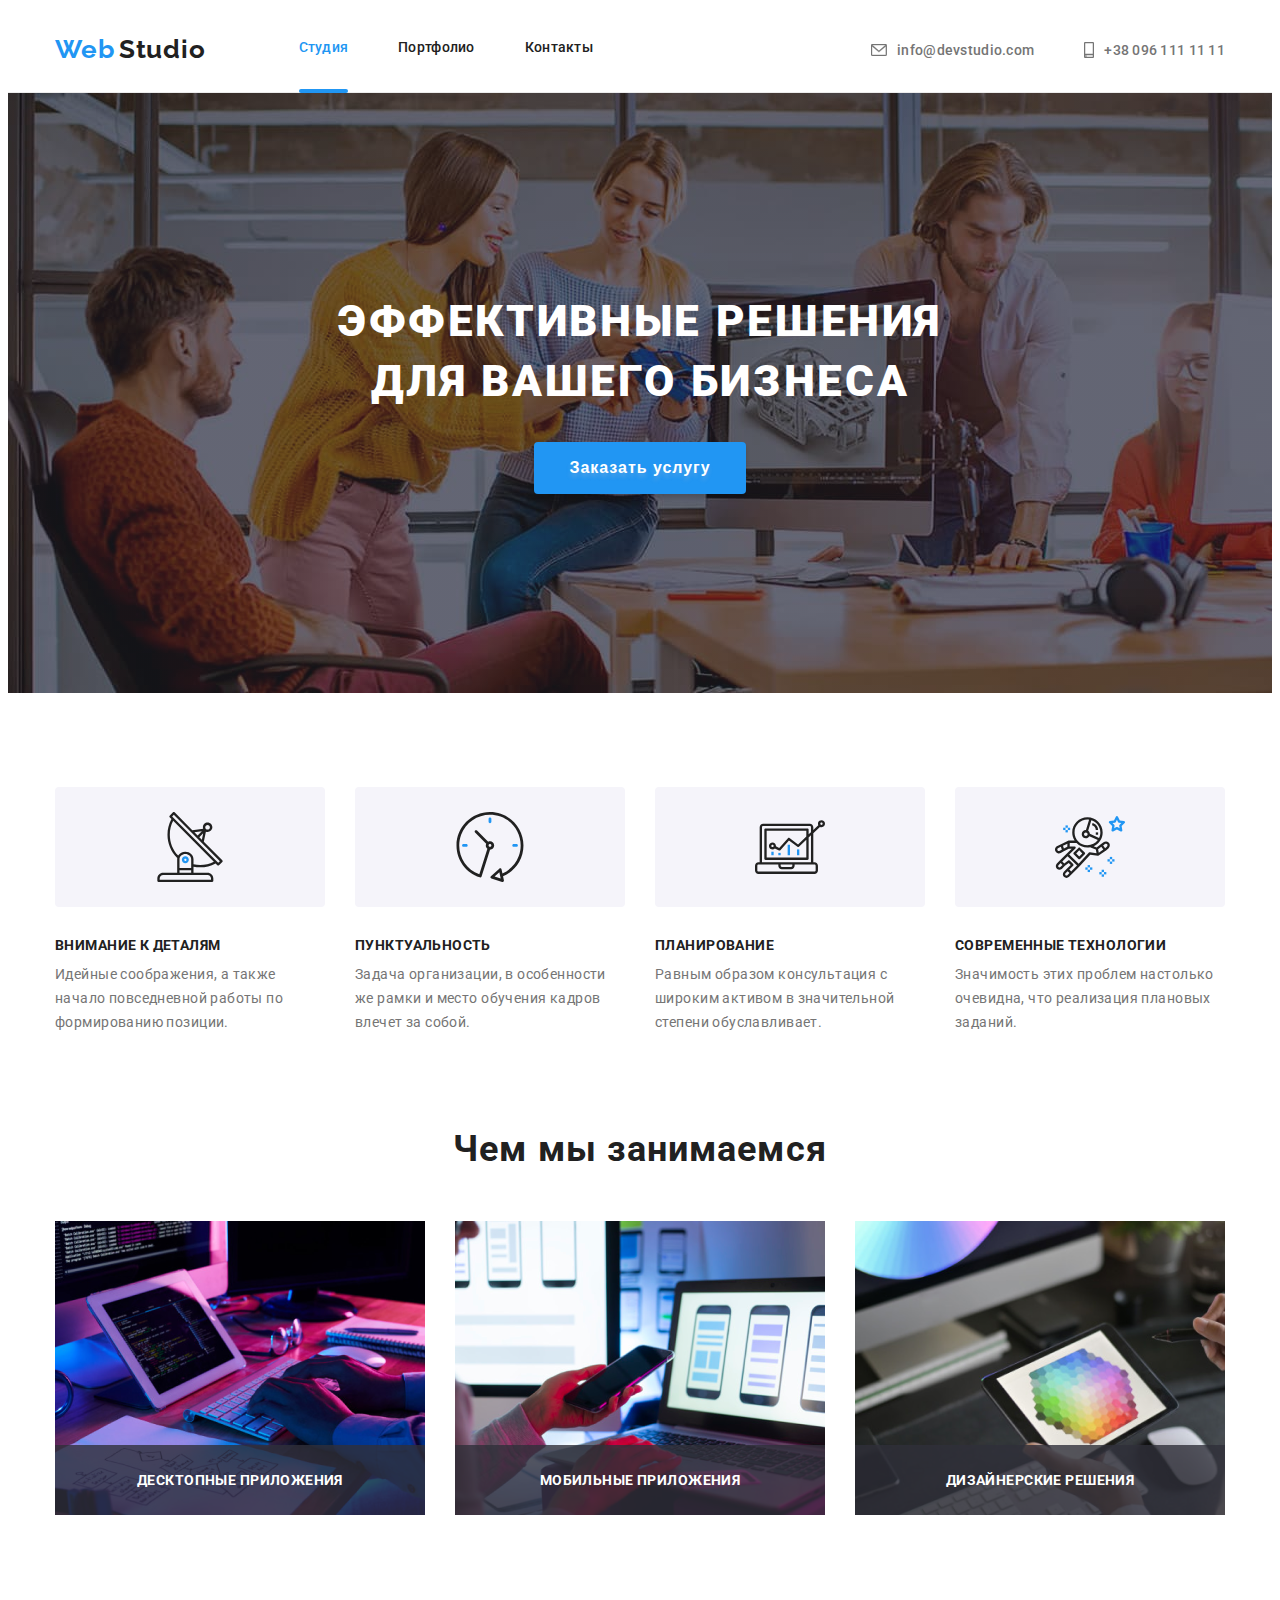
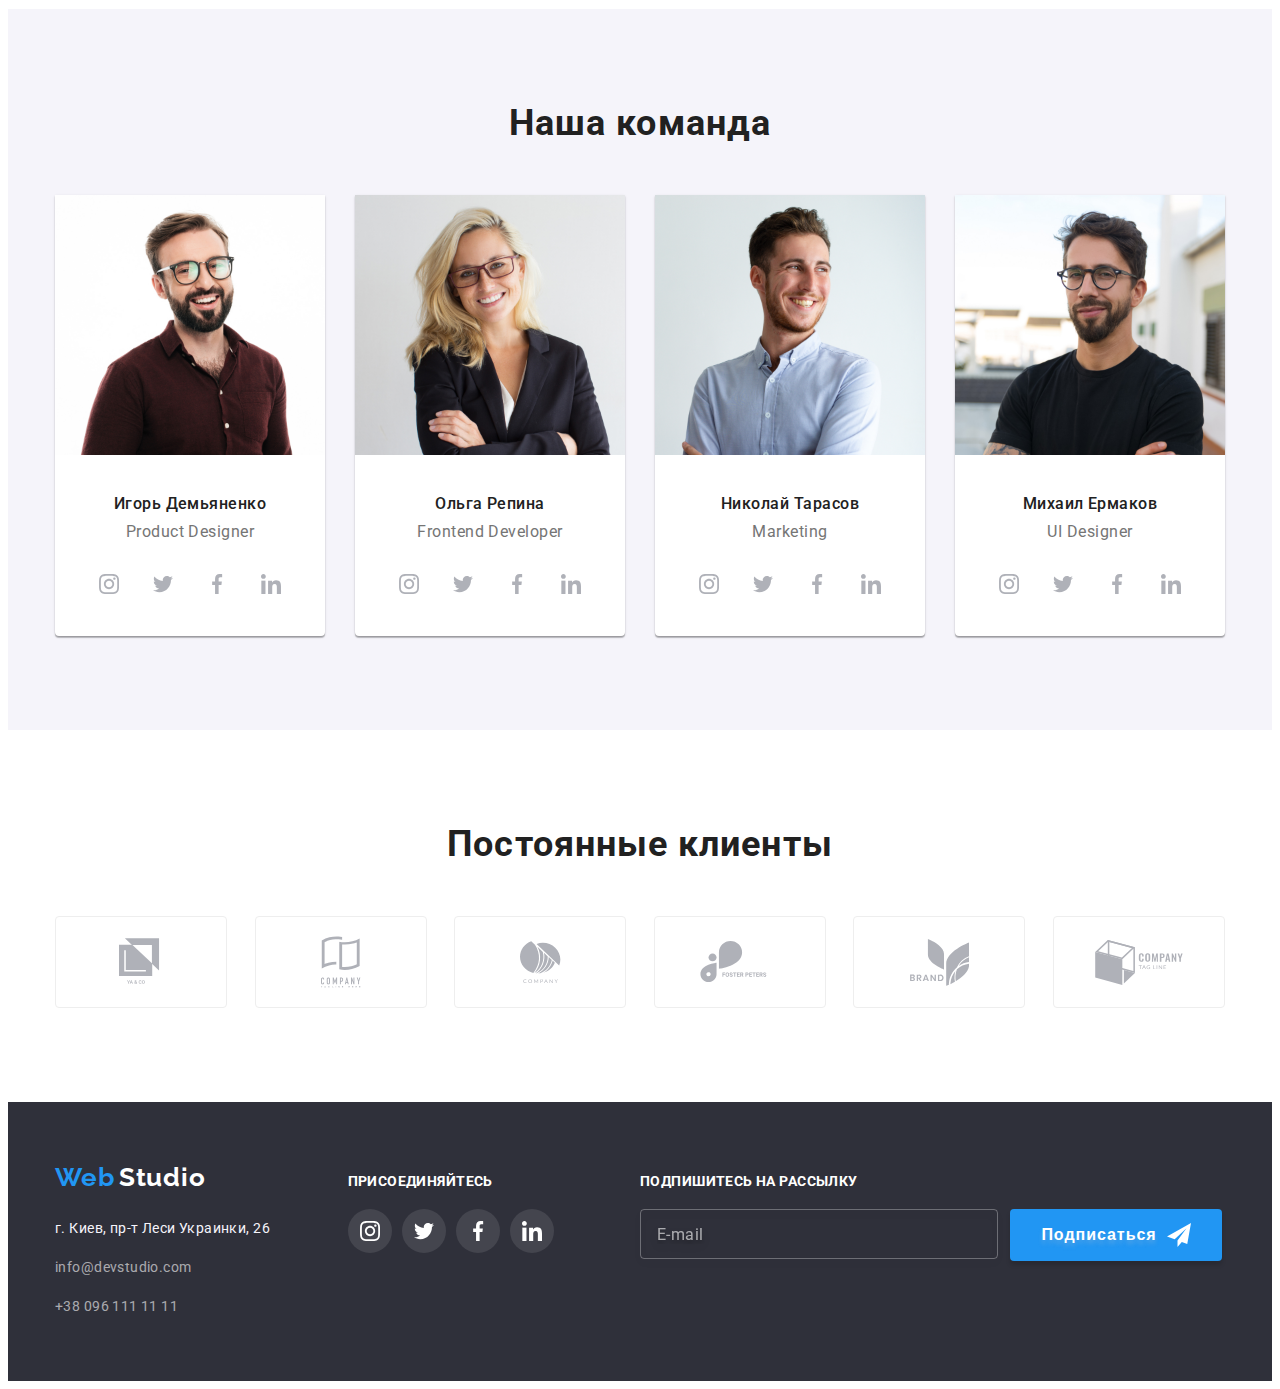
==== commit 619c2908: "hw07" ====
--- a/index.html
+++ b/index.html
@@ -13,304 +13,307 @@
 
 <body>
     <header class="header">
-        <div class="container">
-        <a class="webstudio" href="./index.html">
-            <span class="web">Web</span>
-            <span class="studio">Studio</span>
+        <div class="container header__container">
+        <a class="logo header__logo" href="./index.html">
+            <span class="logo__web">Web</span>
+            <span class="logo__studio">Studio</span>
         </a>
         <nav class="navigation">
-            <ul class="list menu">
-                <li class="list-nav-item"><a class="link-nav-active line" href="./index.html">Студия</a></li>
-                <li class="list-nav-item"><a class="link-nav" href="./portfolio.html">Портфолио</a></li>
-                <li class="list-nav-item"><a class="link-nav" href="">Контакты</a></li>
+            <ul class="list menu-nav">
+                <li class="menu-nav__item"><a class="menu-nav__link-active line" href="./index.html">Студия</a></li>
+                <li class="menu-nav__item"><a class="menu-nav__link" href="./portfolio.html">Портфолио</a></li>
+                <li class="menu-nav__item"><a class="menu-nav__link" href="">Контакты</a></li>
             </ul>
         </nav>
-        <ul class="list menu">
-            <li class="list-menu-item">
-                <a class="link-head-adress" href="mailto:info@devstudio.com">
-                <svg class="icon" width="16" height="12">
-                    <use href="./images/sprite.svg#icon-envelope"></use>
-                </svg>
-                info@devstudio.com</a>
-            </li>
-            <li class="list-menu-item">
-                <a class="link-head-adress" href="tel:+380961111111"> 
-                <svg class="icon" width="10" height="16">
-                <use href="./images/sprite.svg#icon-smartphone"></use>
-                 </svg>
-                 +38 096 111 11 11</a>
+            <ul class="list menu-nav">
+                <li class="menu-nav__list-menu-item">
+                    <a class="menu-nav__link-head-adress" href="mailto:info@devstudio.com">
+                    <svg class="menu-nav__icon" width="16" height="12">
+                        <use href="./images/sprite.svg#icon-envelope"></use>
+                    </svg>
+                    info@devstudio.com</a>
                 </li>
-        </ul>
+                <li class="menu-nav__list-menu-item">
+                    <a class="menu-nav__link-head-adress" href="tel:+380961111111"> 
+                    <svg class="menu-nav__icon" width="10" height="16">
+                        <use href="./images/sprite.svg#icon-smartphone"></use>
+                    </svg>
+                    +38 096 111 11 11</a>
+                    </li>
+            </ul>
         </div>
     </header>
         <main>
-            <section class="first-main-sec">
-                <h1 class="main-page-title">Эффективные решения для вашего бизнеса</h1>
+            <section class="hero-sec">
+                <h1 class="hero-title">Эффективные решения для вашего бизнеса</h1>
                 <button class="button-main" type="button" data-modal-open >Заказать услугу</button>
             </section>
             <section class="advantage-sec">
                 <div class="container">
-                <ul class="list advantages">
-                    <li>
-                         <div class="advantage-item-container">
-                            <svg class="icon">
-                             <use href="./images/sprite.svg#icon-antenna1"></use>
-                             </svg>
-                         </div>
-                        <h3 class="main-sec-advantages">Внимание к деталям</h3>
-                        <p class="main-sec-advantages-text">Идейные соображения, а также начало повседневной работы по формированию позиции.</p>
-                    </li>
-                    <li>
-                        <div class="advantage-item-container">
-                            <svg class="icon">
-                             <use href="./images/sprite.svg#icon-clock1"></use>
-                             </svg>
-                         </div>
-                        <h3 class="main-sec-advantages">Пунктуальность</h3>
-                        <p class="main-sec-advantages-text">Задача организации, в особенности же рамки и место обучения кадров влечет за собой.</p>
-                    </li>
-                    <li> 
-                        <div class="advantage-item-container">
-                          <svg class="icon">
-                             <use href="./images/sprite.svg#icon-diagram1"></use>
-                          </svg>
-                     </div>
-                        <h3 class="main-sec-advantages">Планирование</h3>
-                        <p class="main-sec-advantages-text">Равным образом консультация с широким активом в значительной степени обуславливает.</p>
-                    </li>
-                    <li>
-                        <div class="advantage-item-container">
-                            <svg class="icon">
-                             <use href="./images/sprite.svg#icon-astronaut1"></use>
-                             </svg>
-                         </div>
-                        <h3 class="main-sec-advantages">Современные технологии</h3>
-                        <p class="main-sec-advantages-text">Значимость этих проблем настолько очевидна, что реализация плановых заданий.</p>
-                    </li>
-                </ul>
+                    <ul class="list advantages">
+                        <li class="advantages__item">
+                            <div class="advantage-item-container">
+                                <svg class="advantage-item-container__icon">
+                                 <use href="./images/sprite.svg#icon-antenna1"></use>
+                                </svg>
+                            </div>
+                            <h3 class="advantages-title">Внимание к деталям</h3>
+                            <p class="advantages-sub-title">Идейные соображения, а также начало повседневной работы по формированию позиции.</p>
+                        </li>
+                        <li class="advantages__item">
+                            <div class="advantage-item-container">
+                                <svg class="advantage-item-container__icon">
+                                 <use href="./images/sprite.svg#icon-clock1"></use>
+                                </svg>
+                            </div>
+                            <h3 class="advantages-title">Пунктуальность</h3>
+                            <p class="advantages-sub-title">Задача организации, в особенности же рамки и место обучения кадров влечет за собой.</p>
+                        </li>
+                        <li class="advantages__item"> 
+                            <div class="advantage-item-container">
+                            <svg class="advantage-item-container__icon">
+                                <use href="./images/sprite.svg#icon-diagram1"></use>
+                            </svg>
+                        </div>
+                            <h3 class="advantages-title">Планирование</h3>
+                            <p class="advantages-sub-title">Равным образом консультация с широким активом в значительной степени обуславливает.</p>
+                        </li>
+                        <li class="advantages__item">
+                            <div class="advantage-item-container">
+                                <svg class="advantage-item-container__icon">
+                                 <use href="./images/sprite.svg#icon-astronaut1"></use>
+                                </svg>
+                            </div>
+                            <h3 class="advantages-title">Современные технологии</h3>
+                            <p class="advantages-sub-title">Значимость этих проблем настолько очевидна, что реализация плановых заданий.</p>
+                        </li>
+                    </ul>
                 </div>
             </section>
             <section class="about-us-sec">
                 <div class="container">
-                  <h2 class="main-page-section-title">Чем мы занимаемся</h2>
+                  <h2 class="main-sec-title">Чем мы занимаемся</h2>
                     <ul class="list about-us">
-                        <li>
-                            <div class="about-us-cont">
-                             <img src="./images/galery/img1.png" width="370" height="294" alt="клавиатура" class="about-us-img">
+                        <li class="about-us__item">
+                            <div class="about-us-item-cont">
+                             <img class="about-us__img" src="./images/galery/img1.png" width="370" height="294" alt="клавиатура">
                                <div class="about-us-item-title">
                                  <p class="about-us-item-text">ДЕСКТОПНЫЕ ПРИЛОЖЕНИЯ</p>
                                </div>  
                             </div>
                         </li>
-                        <li>
-                            <div class="about-us-cont">
-                                <img src="./images/galery/img2.png" width="370" height="294" alt="ноутбук">
+                        <li class="about-us__item">
+                            <div class="about-us-item-cont">
+                                <img class="about-us__img" src="./images/galery/img2.png" width="370" height="294" alt="ноутбук">
                                 <div class="about-us-item-title">
                                     <p  class="about-us-item-text">МОБИЛЬНЫЕ ПРИЛОЖЕНИЯ</p>
                                 </div>
                             </div>
                         </li>
-                        <li>
-                            <div class="about-us-cont">
-                              <img src="./images/galery/img3.png" width="370" height="294" alt="планшет">
+                        <li class="about-us__item">
+                            <div class="about-us-item-cont">
+                              <img class="about-us__img" src="./images/galery/img3.png" width="370" height="294" alt="планшет">
                                 <div class="about-us-item-title">
-                                    <p  class="about-us-item-text">ДИЗАЙНЕРСКИЕ РЕШЕНИЯ</p>
+                                    <p class="about-us-item-text">ДИЗАЙНЕРСКИЕ РЕШЕНИЯ</p>
                                 </div>
                             </div>
                         </li>
                     </ul>
                 </div>
             </section>
-            <section class="main-team-sec">
+            <section class="team-sec">
                 <div class="container">
-                <h2 class="main-page-section-title">Наша команда</h2>
-                <ul class="list main-team">
-                    <li class="team-item"><img src="./images/team/img1.jpg" width="270" height="260" alt="Игорь Демьяненко">
-                        <div class="main-team-item-container">
-                         <h3 class="main-sec-worker">Игорь Демьяненко</h3>
-                         <p class="main-sec-worker-text">Product Designer</p>
-                         <ul class="list social-icons">
-                             <li class="social-icons-item">
-                             <a href="" class="social-icons-link" target="_blank" rel="noopener noreferrer">
-                              <svg class="icon">
-                                  <use href="./images/sprite.svg#icon-instagram"></use>
-                              </svg>
-                             </a>
-                             </li>
-                             <li class="social-icons-item">
-                                <a href="" class="social-icons-link" target="_blank" rel="noopener noreferrer">
-                                 <svg class="icon">
-                                     <use href="./images/sprite.svg#icon-twitter"></use>
-                                 </svg>
-                                </a>
-                             </li>
-                             <li class="social-icons-item">
-                                <a href="" class="social-icons-link" target="_blank" rel="noopener noreferrer">
-                                 <svg class="icon">
-                                     <use href="./images/sprite.svg#icon-facebook"></use>
-                                 </svg>
-                                </a>
-                             </li>
-                             <li class="social-icons-item">
-                                <a href="" class="social-icons-link" target="_blank" rel="noopener noreferrer">
-                                 <svg class="icon">
-                                     <use href="./images/sprite.svg#icon-linkedin"></use>
-                                 </svg>
-                                </a>
-                             </li>
-                         </ul>
-                        </div>
-                    </li>
-                    <li class="team-item"><img src="./images/team/img2.jpg" width="270" height="260" alt="Ольга Репина">
-                        <div class="main-team-item-container">
-                         <h3 class="main-sec-worker">Ольга Репина</h3>
-                         <p class="main-sec-worker-text">Frontend Developer</p><ul class="list social-icons">
-                            <li class="social-icons-item">
-                            <a href="" class="social-icons-link" target="_blank" rel="noopener noreferrer">
-                             <svg class="icon">
-                                 <use href="./images/sprite.svg#icon-instagram"></use>
-                             </svg>
-                            </a>
-                            </li>
-                            <li class="social-icons-item">
-                               <a href="" class="social-icons-link" target="_blank" rel="noopener noreferrer">
-                                <svg class="icon">
-                                    <use href="./images/sprite.svg#icon-twitter"></use>
-                                </svg>
-                               </a>
-                            </li>
-                            <li class="social-icons-item">
-                               <a href="" class="social-icons-link" target="_blank" rel="noopener noreferrer">
-                                <svg class="icon">
-                                    <use href="./images/sprite.svg#icon-facebook"></use>
-                                </svg>
-                               </a>
-                            </li>
-                            <li class="social-icons-item">
-                               <a href="" class="social-icons-link" target="_blank" rel="noopener noreferrer">
-                                <svg class="icon">
-                                    <use href="./images/sprite.svg#icon-linkedin"></use>
-                                </svg>
-                               </a>
-                            </li>
-                        </ul>
-                        </div> 
-                    </li>
-                    <li class="team-item"><img src="./images/team/img3.jpg" width="270" height="260" alt="Николай Тарасов">
-                        <div class="main-team-item-container">
-                         <h3 class="main-sec-worker">Николай Тарасов</h3>
-                         <p class="main-sec-worker-text">Marketing</p><ul class="list social-icons">
-                            <li class="social-icons-item">
-                            <a href="" class="social-icons-link" target="_blank" rel="noopener noreferrer">
-                             <svg class="icon">
-                                 <use href="./images/sprite.svg#icon-instagram"></use>
-                             </svg>
-                            </a>
-                            </li>
-                            <li class="social-icons-item">
-                               <a href="" class="social-icons-link" target="_blank" rel="noopener noreferrer">
-                                <svg class="icon">
-                                    <use href="./images/sprite.svg#icon-twitter"></use>
-                                </svg>
-                               </a>
-                            </li>
-                            <li class="social-icons-item">
-                               <a href="" class="social-icons-link" target="_blank" rel="noopener noreferrer">
-                                <svg class="icon">
-                                    <use href="./images/sprite.svg#icon-facebook"></use>
-                                </svg>
-                               </a>
-                            </li>
-                            <li class="social-icons-item">
-                               <a href="" class="social-icons-link" target="_blank" rel="noopener noreferrer">
-                                <svg class="icon">
-                                    <use href="./images/sprite.svg#icon-linkedin"></use>
-                                </svg>
-                               </a>
-                            </li>
-                        </ul>
-                        </div> 
-                    </li>
-                    <li class="team-item"><img src="./images/team/img4.jpg" width="270" height="260" alt="Михаил Ермаков">
-                        <div class="main-team-item-container">
-                         <h3 class="main-sec-worker">Михаил Ермаков</h3>
-                         <p class="main-sec-worker-text">UI Designer</p><ul class="list social-icons">
-                            <li class="social-icons-item">
-                            <a href="" class="social-icons-link" target="_blank" rel="noopener noreferrer">
-                             <svg class="icon">
-                                 <use href="./images/sprite.svg#icon-instagram"></use>
-                             </svg>
-                            </a>
-                            </li>
-                            <li class="social-icons-item">
-                               <a href="" class="social-icons-link" target="_blank" rel="noopener noreferrer">
-                                <svg class="icon">
-                                    <use href="./images/sprite.svg#icon-twitter"></use>
-                                </svg>
-                               </a>
-                            </li>
-                            <li class="social-icons-item">
-                               <a href="" class="social-icons-link" target="_blank" rel="noopener noreferrer">
-                                <svg class="icon">
-                                    <use href="./images/sprite.svg#icon-facebook"></use>
-                                </svg>
-                               </a>
-                            </li>
-                            <li class="social-icons-item">
-                               <a href="" class="social-icons-link" target="_blank" rel="noopener noreferrer">
-                                <svg class="icon">
-                                    <use href="./images/sprite.svg#icon-linkedin"></use>
-                                </svg>
-                               </a>
-                            </li>
-                        </ul>
-                        </div> 
-                    </li>
-                </ul>
+                    <h2 class="main-sec-title">Наша команда</h2>
+                    <ul class="list team">
+                        <li class="team__item"><img src="./images/team/img1.jpg" width="270" height="260" alt="Игорь Демьяненко">
+                            <div class="team-item-container">
+                                <h3 class="team-member-name">Игорь Демьяненко</h3>
+                                <p class="team-member-name-text">Product Designer</p>
+                                 <ul class="list social-icons">
+                                    <li class="social-icons__item">
+                                        <a href="" class="social-icons__link" target="_blank" rel="noopener noreferrer">
+                                        <svg class="social-icons__icon">
+                                            <use href="./images/sprite.svg#icon-instagram"></use>
+                                        </svg>
+                                        </a>
+                                    </li>
+                                    <li class="social-icons__item">
+                                        <a href="" class="social-icons__link" target="_blank" rel="noopener noreferrer">
+                                        <svg class="social-icons__icon">
+                                            <use href="./images/sprite.svg#icon-twitter"></use>
+                                        </svg>
+                                        </a>
+                                    </li>
+                                    <li class="social-icons__item">
+                                        <a href="" class="social-icons__link" target="_blank" rel="noopener noreferrer">
+                                        <svg class="social-icons__icon">
+                                            <use href="./images/sprite.svg#icon-facebook"></use>
+                                        </svg>
+                                        </a>
+                                    </li>
+                                    <li class="social-icons__item">
+                                        <a href="" class="social-icons__link" target="_blank" rel="noopener noreferrer">
+                                        <svg class="social-icons__icon">
+                                            <use href="./images/sprite.svg#icon-linkedin"></use>
+                                        </svg>
+                                        </a>
+                                    </li>
+                                </ul>
+                            </div>
+                        </li>
+                        <li class="team__item"><img src="./images/team/img2.jpg" width="270" height="260" alt="Ольга Репина">
+                            <div class="team-item-container">
+                            <h3 class="team-member-name">Ольга Репина</h3>
+                            <p class="team-member-name-text">Frontend Developer</p>
+                                <ul class="list social-icons">
+                                    <li class="social-icons__item">
+                                        <a href="" class="social-icons__link" target="_blank" rel="noopener noreferrer">
+                                        <svg class="social-icons__icon">
+                                            <use href="./images/sprite.svg#icon-instagram"></use>
+                                        </svg>
+                                        </a>
+                                    </li>
+                                    <li class="social-icons__item">
+                                        <a href="" class="social-icons__link" target="_blank" rel="noopener noreferrer">
+                                            <svg class="social-icons__icon">
+                                                <use href="./images/sprite.svg#icon-twitter"></use>
+                                            </svg>
+                                        </a>
+                                    </li>
+                                    <li class="social-icons__item">
+                                        <a href="" class="social-icons__link" target="_blank" rel="noopener noreferrer">
+                                            <svg class="social-icons__icon">
+                                                <use href="./images/sprite.svg#icon-facebook"></use>
+                                            </svg>
+                                        </a>
+                                    </li>
+                                    <li class="social-icons__item">
+                                        <a href="" class="social-icons__link" target="_blank" rel="noopener noreferrer">
+                                            <svg class="social-icons__icon">
+                                                <use href="./images/sprite.svg#icon-linkedin"></use>
+                                            </svg>
+                                        </a>
+                                    </li>
+                                </ul>
+                            </div> 
+                        </li>
+                        <li class="team__item"><img src="./images/team/img3.jpg" width="270" height="260" alt="Николай Тарасов">
+                            <div class="team-item-container">
+                                <h3 class="team-member-name">Николай Тарасов</h3>
+                                <p class="team-member-name-text">Marketing</p>
+                                <ul class="list social-icons">
+                                        <li class="social-icons__item">
+                                        <a href="" class="social-icons__link" target="_blank" rel="noopener noreferrer">
+                                            <svg class="social-icons__icon">
+                                                <use href="./images/sprite.svg#icon-instagram"></use>
+                                            </svg>
+                                            </a>
+                                        </li>
+                                        <li class="social-icons__item">
+                                            <a href="" class="social-icons__link" target="_blank" rel="noopener noreferrer">
+                                                <svg class="social-icons__icon">
+                                                    <use href="./images/sprite.svg#icon-twitter"></use>
+                                                </svg>
+                                            </a>
+                                        </li>
+                                        <li class="social-icons__item">
+                                            <a href="" class="social-icons__link" target="_blank" rel="noopener noreferrer">
+                                                <svg class="social-icons__icon">
+                                                    <use href="./images/sprite.svg#icon-facebook"></use>
+                                                </svg>
+                                            </a>
+                                        </li>
+                                        <li class="social-icons__item">
+                                            <a href="" class="social-icons__link" target="_blank" rel="noopener noreferrer">
+                                                <svg class="social-icons__icon">
+                                                    <use href="./images/sprite.svg#icon-linkedin"></use>
+                                                </svg>
+                                            </a>
+                                        </li>
+                                </ul>
+                            </div> 
+                        </li>
+                        <li class="team__item"><img src="./images/team/img4.jpg" width="270" height="260" alt="Михаил Ермаков">
+                            <div class="team-item-container">
+                                <h3 class="team-member-name">Михаил Ермаков</h3>
+                                <p class="team-member-name-text">UI Designer</p>
+                                <ul class="list social-icons">
+                                        <li class="social-icons__item">
+                                            <a href="" class="social-icons__link" target="_blank" rel="noopener noreferrer">
+                                            <svg class="social-icons__icon">
+                                                <use href="./images/sprite.svg#icon-instagram"></use>
+                                            </svg>
+                                            </a>
+                                        </li>
+                                        <li class="social-icons__item">
+                                            <a href="" class="social-icons__link" target="_blank" rel="noopener noreferrer">
+                                                <svg class="social-icons__icon">
+                                                    <use href="./images/sprite.svg#icon-twitter"></use>
+                                                </svg>
+                                            </a>
+                                        </li>
+                                        <li class="social-icons__item">
+                                            <a href="" class="social-icons__link" target="_blank" rel="noopener noreferrer">
+                                                <svg class="social-icons__icon">
+                                                    <use href="./images/sprite.svg#icon-facebook"></use>
+                                                </svg>
+                                            </a>
+                                        </li>
+                                        <li class="social-icons__item">
+                                            <a href="" class="social-icons__link" target="_blank" rel="noopener noreferrer">
+                                                <svg class="social-icons__icon">
+                                                    <use href="./images/sprite.svg#icon-linkedin"></use>
+                                                </svg>
+                                            </a>
+                                        </li>
+                                </ul>
+                            </div> 
+                        </li>
+                    </ul>
                 </div>
             </section>
             <section class="clients-sec">
                 <div class="container">
-                  <h2 class="clients-title">Постоянные клиенты</h2>
-                  <ul class="clients-sec-list">
-                    <li class="clients-sec-item">
-                        <a href="" class="clients-sec-link" target="_blank" rel="noopener noreferrer">
-                            <svg class="icon" width="44.27" height="49.23"> 
+                  <h2 class="main-sec-title">Постоянные клиенты</h2>
+                  <ul class="clients">
+                    <li class="clients__item">
+                        <a href="" class="clients__link" target="_blank" rel="noopener noreferrer">
+                            <svg class="clients__icon" width="44.27" height="49.23"> 
                                 <use href="./images/sprite.svg#icon-logoone"></use>
                             </svg>
                            </a>
                     </li>
-                    <li class="clients-sec-item">
-                        <a href="" class="clients-sec-link" target="_blank" rel="noopener noreferrer">
-                            <svg class="icon" width="40" height="52">
+                    <li class="clients__item">
+                        <a href="" class="clients__link" target="_blank" rel="noopener noreferrer">
+                            <svg class="clients__icon" width="40" height="52">
                                 <use href="./images/sprite.svg#icon-logotwo"></use>
                             </svg>
                            </a>
                     </li>
-                    <li class="clients-sec-item">
-                        <a href="" class="clients-sec-link" target="_blank" rel="noopener noreferrer">
-                            <svg class="icon" width="41" height="42.6">
+                    <li class="clients__item">
+                        <a href="" class="clients__link" target="_blank" rel="noopener noreferrer">
+                            <svg class="clients__icon" width="41" height="42.6">
                                 <use href="./images/sprite.svg#icon-logothree"></use>
                             </svg>
                            </a>
                     </li>
-                    <li class="clients-sec-item">
-                        <a href="" class="clients-sec-link" target="_blank" rel="noopener noreferrer">
-                            <svg class="icon" width="79.66" height="42.02">
+                    <li class="clients__item">
+                        <a href="" class="clients__link" target="_blank" rel="noopener noreferrer">
+                            <svg class="clients__icon" width="79.66" height="42.02">
                                 <use href="./images/sprite.svg#icon-logofour"></use>
                             </svg>
                            </a>
                     </li>
-                    <li class="clients-sec-item">
-                        <a href="" class="clients-sec-link" target="_blank" rel="noopener noreferrer">
-                            <svg class="icon" width="59" height="47">
+                    <li class="clients__item">
+                        <a href="" class="clients__link" target="_blank" rel="noopener noreferrer">
+                            <svg class="clients__icon" width="59" height="47">
                                 <use href="./images/sprite.svg#icon-logofive"></use>
                             </svg>
                            </a>
                     </li>
-                    <li class="clients-sec-item">
-                        <a href="" class="clients-sec-link" target="_blank" rel="noopener noreferrer">
-                            <svg class="icon" width="88.48" height="45.44">
+                    <li class="clients__item">
+                        <a href="" class="clients__link" target="_blank" rel="noopener noreferrer">
+                            <svg class="clients__icon" width="88.48" height="45.44">
                                 <use href="./images/sprite.svg#icon-logosix"></use>
                             </svg>
                            </a>
@@ -320,49 +323,49 @@
             </section>
         </main>
         <footer class="footer-sec">
-            <div class="container container-footer">
-                    <div class="container-item">
-                        <a class="webstudio" href="./index.html">
-                            <span class="web">Web</span>
-                            <span class="studio-foot">Studio</span>
+            <div class="container footer-container-main">
+                    <div class="footer-container">
+                        <a class="logo logo-footer" href="./index.html">
+                            <span class="logo__web">Web</span>
+                            <span class="logo__studio-foot">Studio</span>
                         </a>
                         <address class="address">
-                            <ul class="list address">
-                                <li class="adress-item"><a class="link-adress-map-footer" href="https://goo.gl/maps/sHvw1dDenoowisqw9">г. Киев, пр-т Леси Украинки, 26</a></li>
-                                <li class="adress-item"><a class="link-adress-title-footer" href="mailto:info@devstudio.com">info@devstudio.com</a></li>
-                                <li class="adress-item"><a class="link-adress-title-footer" href="tel:+380961111111">+38 096 111 11 11</a></li>
+                            <ul class="list address-list">
+                                <li class="address-list__item"><a class="address-list__link-map" href="https://goo.gl/maps/sHvw1dDenoowisqw9">г. Киев, пр-т Леси Украинки, 26</a></li>
+                                <li class="address-list__item"><a class="address-list__link" href="mailto:info@devstudio.com">info@devstudio.com</a></li>
+                                <li class="address-list__item"><a class="address-list__link" href="tel:+380961111111">+38 096 111 11 11</a></li>
                             </ul>
                         </address>
                     </div>
-                    <div class="container-item">
+                    <div class="footer-container">
                         <section class="social-sec">
-                            <h2 class="visually-hidden">footer</h2>
-                            <p class="footer-title">ПРИСОЕДИНЯЙТЕСЬ</p>
+                            <h2 class="visually-hidden">hero</h2>
+                            <p class="footer-sub-title">ПРИСОЕДИНЯЙТЕСЬ</p>
                             <ul class="list social-icons">
-                                <li class="social-icons-item">
-                                    <a href="" class="social-icons-link" target="_blank" rel="noopener noreferrer">
-                                        <svg class="icon">
+                                <li class="social-icons__item social-icons-tooter-item">
+                                    <a href="" class="social-icons__link" target="_blank" rel="noopener noreferrer">
+                                        <svg class="social-icons__icon social-sec__footer-icon">
                                             <use href="./images/sprite.svg#icon-instagram"></use>
                                         </svg>
                                     </a>
                                 </li>
-                                <li class="social-icons-item">
-                                    <a href="" class="social-icons-link" target="_blank" rel="noopener noreferrer">
-                                        <svg class="icon">
+                                <li class="social-icons__item social-icons-tooter-item">
+                                    <a href="" class="social-icons__link" target="_blank" rel="noopener noreferrer">
+                                        <svg class="social-icons__icon social-sec__footer-icon">
                                             <use href="./images/sprite.svg#icon-twitter"></use>
                                         </svg>
                                     </a>
                                 </li>
-                                <li class="social-icons-item">
-                                    <a href="" class="social-icons-link" target="_blank" rel="noopener noreferrer">
-                                        <svg class="icon">
+                                <li class="social-icons__item social-icons-tooter-item">
+                                    <a href="" class="social-icons__link" target="_blank" rel="noopener noreferrer">
+                                        <svg class="social-icons__icon social-sec__footer-icon">
                                             <use href="./images/sprite.svg#icon-facebook"></use>
                                         </svg>
                                     </a>
                                 </li>
-                                <li class="social-icons-item">
-                                    <a href="" class="social-icons-link" target="_blank" rel="noopener noreferrer">
-                                        <svg class="icon">
+                                <li class="social-icons__item social-icons-tooter-item">
+                                    <a href="" class="social-icons__link" target="_blank" rel="noopener noreferrer">
+                                        <svg class="social-icons__icon social-sec__footer-icon">
                                             <use href="./images/sprite.svg#icon-linkedin"></use>
                                         </svg>
                                     </a>
@@ -372,7 +375,7 @@
                         </section>
                     </div>
                      <div class="container-item-subscribe">
-                        <p class="footer-title">ПОДПИШИТЕСЬ НА РАССЫЛКУ</p>
+                        <p class="footer-sub-title">ПОДПИШИТЕСЬ НА РАССЫЛКУ</p>
                         <form class="subscribe-form">
                             <div class="subscribe-form-container">
                                 <input class="subscribe-field" type="email" name="mail" placeholder="E-mail"> 
@@ -427,9 +430,7 @@
                             <span>Соглашаюсь с рассылкой и принимаю &nbsp;</span>
                                 <a href="form-modal-link" style="color:#2196F3">Условия договора</a>
                         </label>
-                        <div class="button-div">
                          <button class="button-main" type="submit">Отправить</button>
-                        </div>
                     </div>
                 </form>
             </div>
--- a/css/styles.css
+++ b/css/styles.css
@@ -53,41 +53,31 @@
     margin: 0 auto;
   }
 
-  .container-footer {
+  .footer-container-main {
     display:flex;
     flex-wrap: wrap;
     align-items: baseline;
   }
 
-  .container-item {
+  .footer-container {
     flex-grow: 0;
     max-width: 25%;
     flex-basis: 25%;
   }
 
   .link,
-  .webstudio,
-  .link-head-adress,
+  .logo,
+  .menu-nav__link-head-adress,
   .address {
       text-decoration: none;
       color: inherit;
   }
 
-  .menu {
-    display: inline-flex;
-  }
-
-  .menu li:not(:last-child) {
-    margin-right: 50px;
-  }
-
-  /*.list-nav-item:not(:last-child) {
-    margin-right: 50px;
- }*/
-
-  /* хедер */
-
-  .link-head-adress {
+  
+
+  /* HEADER SECTION */
+
+  .menu-nav__link-head-adress {
     font-weight: 500;
     font-size: 14px;
     line-height: 1.14;
@@ -98,13 +88,8 @@
     transition: color var(--animation) var(--animation-timing-function);
   }
 
-  /* .navigation {
-    padding-top: 32px;
-    padding-bottom: 32px;
-  }
-  */
-  .link-head-adress:hover,
-  .link-head-adress:focus {
+  .menu-nav__link-head-adress:hover,
+  .menu-nav__link-head-adress:focus {
       color: var(--accent-color);
   }
 
@@ -112,13 +97,13 @@
       list-style: none;
   }
 
-  .header .container {
+  .header__container {
     display: flex;
     align-items: center;
     justify-content: flex-end;
   }
   
-  .header .webstudio {
+  .header__logo {
     display: inline-block;
     height: 31px;
     margin-right: 93px;
@@ -130,18 +115,26 @@
     border-bottom: 1px solid #ECECEC;
   }
 
- /* секция навиг */
-
- .link-nav,
- .link-nav-active,
+ /* NAVIGATION */
+
+ .menu-nav {
+  display: inline-flex;
+}
+
+.menu-nav li:not(:last-child) {
+  margin-right: 50px;
+}
+
+ .menu-nav__link,
+ .menu-nav__link-active,
  .link-adress-title-footer,
  .link-adress-map-footer  {
     text-decoration: none;
     color: inherit;
     transition: color var(--animation) var(--animation-timing-function);
  }
- .link-nav,
- .link-nav-active {
+ .menu-nav__link,
+ .menu-nav__link-active {
     font-weight: 500;
     font-size: 14px;
     line-height: 1.14;
@@ -153,15 +146,34 @@
     transition: color var(--animation) var(--animation-timing-function);
     position: relative;
  }
- .link-nav-active {
+ .menu-nav__link-active {
      color: var(--accent-color);
      transition: color var(--animation) var(--animation-timing-function);
  }
 
-.link-nav:focus,
-.link-nav:hover {
+.menu-nav__link:focus,
+.menu-nav__link:hover {
     color: var(--accent-color);
 }
+
+.menu-nav__link-head-adress {
+  display: flex;
+  justify-content: center;
+  align-items: center;
+  line-height: 16px;
+  transition: color var(--animation) var(--animation-timing-function);
+}
+
+.menu-nav__link-head-adress:hover .menu-nav__icon,
+.menu-nav__link-head-adress:focus .menu-nav__icon {
+  stroke: currentColor;
+}
+
+.menu-nav__link-head-adress .menu-nav__icon {
+  stroke: var(--main-text-color);
+  margin-right: 10px;
+  fill: currentColor;
+ }
 
 .navigation {
   display: flex;
@@ -169,16 +181,420 @@
   margin-right: auto;
 }
 
-.visually-hidden {
-  position: absolute;
-  width: 1px;
-  height: 1px;
-  margin: -1px;
-  padding: 0;
-  overflow: hidden;
-  border: 0;
-  clip: rect(0 0 0 0)
-}
+.line:after {
+  content: '';
+  display: block;
+  height: 4px;
+  background: currentColor;
+  border-radius: 2px;
+  background-repeat: no-repeat;
+  background-position: bottom;
+  position: relative;
+  top: 33px;
+}
+
+/* STUDIO MAIN SECTION */
+
+/* HERO SECTION */
+
+.hero-sec {
+  display: flex;
+  align-items: center;
+  justify-content: center;
+  flex-direction: column;
+  position: relative;
+  max-width: 1600px;
+  height: 600px; 
+  background-repeat: no-repeat;
+  background-size: cover;
+  background-image: linear-gradient(to right, rgba(47, 48, 58, 0.4),
+   rgba(47, 48, 58, 0.4)),
+  url(../images/hero1.jpg);
+  margin-left: auto;
+  margin-right: auto;
+}
+
+.hero-title {
+  margin-bottom: 30px;
+  max-width: 696px;
+  font-weight: 900;
+  font-size: 44px;
+  line-height: 1.363;
+  text-align: center;
+  letter-spacing: 0.06em;
+  text-transform: uppercase;
+  color: var(--bg-text-color);
+}
+
+.button-main {
+ display: flex;
+ justify-content: center;
+ align-items: center;
+ font-weight: bold;
+ font-size: 16px;
+ line-height: 1.87;
+ letter-spacing: 0.06em;
+ color: var(--bg-text-color);
+ background-color: var(--accent-color);
+ text-shadow: 0px 4px 4px rgba(214, 198, 198, 0.25);
+ box-shadow: 0px 4px 4px rgba(0, 0, 0, 0.15);
+ border-radius: 4px;
+ width: 200px;
+ height: 50px;
+ border: 0;
+ transition: color var(--animation) var(--animation-timing-function);
+ }
+
+ .button-main {
+  margin: 350x 700px 200px 700px;
+}
+ 
+.button-main:hover,
+.button-main:focus {
+  color: var(--bg-text-color);
+  background-color: #188CE8;
+  cursor: pointer;
+ }  
+ 
+ /* ADVANTAGE SECTION */
+
+ .advantage-sec {
+  padding-top: 94px;
+  padding-bottom: 94px;
+  }
+
+  .advantages {
+  display: flex;
+  justify-content: space-between;
+  }
+
+  .advantages__item {
+  max-width: 270px;
+  margin-right: 30px;
+  }
+
+ .advantage-item-container {
+  display: flex;
+  align-items: center;
+  justify-content: center;
+  background-color: var(--white-bg-color);
+  width: 270px;
+  height: 120px;
+  margin-bottom: 30px;
+  border-radius: 4px;
+}
+
+.advantage-item-container__icon {
+  height: 70px;
+  width: 70px;
+}
+
+.list advantages .advantage-item-container:not(:last-child) {
+  margin-right: 30px;
+}
+
+.advantages-title {
+  font-weight: bold;
+  font-size: 14px;
+  line-height: 16px;
+  letter-spacing: 0.03em;
+  text-transform: uppercase;
+  color: var(--title-color);
+  margin-bottom: 10px;
+}
+
+.advantages-sub-title {
+  font-size: 14px;
+  line-height: 1.71;
+  letter-spacing: 0.03em;
+  color: var(--main-text-color);  
+}
+
+/* ABOUT US SECTION */
+
+.about-us-sec {
+padding-bottom: 94px;
+}
+
+.main-sec-title {
+  font-weight: bold;
+  font-size: 36px;
+  line-height: 1.166;
+  text-align: center;
+  letter-spacing: 0.03em;
+  color: var(--title-color);
+  margin-bottom: 50px;
+  }
+
+.about-us {
+ display: grid;
+ grid-template-columns: repeat(3, 1fr);
+ grid-column-gap: 30px;
+ /*grid-row-gap: 10px;
+ grid-template-columns: 370px 370px 370px;*/
+}
+
+.about-us-item-title {
+display: flex;
+justify-content: center;
+align-items: center;
+height: 70px;
+max-width: 100%;
+background: rgba(47, 48, 58, 0.8);
+font-weight: bold;
+font-size: 14px;
+text-align: center;
+letter-spacing: 0.03em;
+color: var(--bg-text-color);
+position: relative;
+bottom: 70px;
+}
+
+.about-us-item-cont {
+height: 294px;
+width: 370px;
+}
+
+.about-us__img{
+display: block;
+}
+
+.about-us-item-text {
+display: flex;
+}
+
+/* TEAM SECTION */
+
+.team-sec {
+background-color: var(--white-bg-color);
+padding: 94px 0;
+}
+
+.team {
+display: grid;
+grid-template-columns: repeat(4, 1fr);
+grid-column-gap: 30px; 
+}
+
+.team-item-container { 
+padding: 30px;
+} 
+
+.team__item {
+background: var(--bg-text-color);
+box-shadow: 0px 1px 3px rgba(0, 0, 0, 0.12), 0px 1px 1px rgba(0, 0, 0, 0.14), 0px 2px 1px rgba(0, 0, 0, 0.2);
+border-radius: 0px 0px 4px 4px;
+text-align: center;
+} 
+
+.team-member-name {
+  font-weight: 500;
+  font-size: 16px;
+  line-height: 1.18;
+  text-align: center;
+  letter-spacing: 0.03em;
+  color: var(--title-color);
+  margin-bottom: 10px;
+}
+
+.team-member-name-text {
+  margin-bottom: 20px;
+  font-size: 16px;
+  line-height: 1.18;
+  text-align: center;
+  letter-spacing: 0.03em;
+  color: var(--main-text-color);
+}
+
+.social-icons {
+  display: inline-flex;
+}
+
+.social-icons__link {
+  display: flex;
+  justify-content: center;
+  align-items: center;
+  border-radius: 50%;
+  height: 44px;
+  width: 44px;
+  fill: currentColor;
+  transition: fill var(--animation) var(--animation-timing-function), background-color var(--animation) var(--animation-timing-function);
+}
+
+.social-icons__link:hover,
+.social-icons__link:focus {
+  background-color: var(--accent-color);
+}
+
+.social-icons__item + .social-icons__item {
+  margin-left: 10px;
+}
+
+.social-icons__icon {
+width: 20px;
+height: 20px;
+fill: var(--icon-main-color);
+transition: fill var(--animation) var(--animation-timing-function), background-color var(--animation) var(--animation-timing-function);
+}
+
+.social-icons__link:hover .social-icons__icon,
+.social-icons__link:focus .social-icons__icon {
+  fill: var(--bg-text-color);
+}
+
+/* CLIENT SECTION */
+
+.clients-sec {
+padding-top: 94px;
+padding-bottom: 94px;
+}
+
+.clients {
+display: flex;
+list-style: none;
+box-sizing: inherit;
+margin-top: 50px;
+justify-content: space-between;
+}
+
+.clients__item {
+  border: 1px solid #EEEEEE;
+  border-radius: 4px;
+  transition: border var(--animation) var(--animation-timing-function);
+  }
+  .clients__item:hover,
+  .clients__item:focus {
+  border: 1px solid #2196F3;
+  }
+
+.clients__link {
+width: 170px;
+height: 90px;
+box-sizing: border-box;
+display: flex;
+align-items: center;
+justify-content: center;
+transition: color var(--animation) var(--animation-timing-function), background-color var(--animation) var(--animation-timing-function);
+}
+
+.clients__icon {
+fill: var(--icon-main-color);
+transition: fill var(--animation) var(--animation-timing-function);
+}
+
+.clients__link:hover .clients__icon,
+.clients__link:focus .clients__icon {
+fill: var(--accent-color);
+}
+
+/* FOOTER SECTION */
+
+.footer-sec {
+padding-top: 60px;
+padding-bottom: 60px;
+}
+
+.address-list__link {
+  font-size: 14px;
+  line-height: 1.71;
+  letter-spacing: 0.03em;
+  color: rgba(255, 255, 255, 0.6);
+}
+
+.logo-footer {
+  display: inline-block;
+  height: 31px;
+  margin-bottom: 20px;
+}
+
+.first-main-sec,
+.footer-sec {
+  background-color: var(--dark-bg-color);
+}
+
+.logo__web,
+.logo__studio,
+.logo__studio-foot {
+  font-family: "Raleway", sans-serif;
+  font-style: normal;
+  font-weight: bold;
+  font-size: 26px;
+  line-height: 1.192;
+  letter-spacing: 0.03em;
+  color: var(--accent-color);
+}
+
+.logo__studio {
+  color: var(--title-color);
+}
+
+.logo__studio-foot {
+  color: var(--bg-text-color);   
+}
+
+.address {
+  text-decoration: none;
+  color: inherit;    
+  font-style: inherit;
+}
+
+.address-list__link,
+.address-list__link-map {
+  text-decoration: none;
+  font-size: 14px;
+  line-height: 1.71;
+  letter-spacing: 0.03em;
+  color: rgba(255, 255, 255, 0.6);
+  transition: color var(--animation) var(--animation-timing-function);  
+}
+.address-list__link-map {
+   color: var(--white-bg-color);
+   transition: color var(--animation) var(--animation-timing-function);
+}
+
+.address-list__link:hover,
+.address-list__link:focus,
+.address-list__link-map:focus,
+.address-list__link-map:hover {
+  color: var(--accent-color);
+}
+
+.address-list__item:not(:last-child) {
+margin-bottom: 9px;
+}
+
+.footer-sub-title {
+  font-weight: bold;
+  font-size: 14px;
+  line-height: 16px;
+  letter-spacing: 0.03em;
+  text-transform: uppercase;
+  color: var(--bg-text-color);
+  margin-bottom: 20px;
+  }
+
+.social-icons-tooter-item {
+  background-color: rgba(255, 255, 255, 0.1);
+  border-radius: 50%;
+}
+
+.social-sec__footer-icon {
+  fill: var(--bg-text-color);
+  transition: fill var(--animation) var(--animation-timing-function), background-color var(--animation) var(--animation-timing-function);
+}
+
+.footer-sec .footer-list {
+display: flex;
+justify-content: space-between;
+}
+
+.footer-list .footer-list-item {
+flex-basis: calc((50% - 45px) / 3);
+}
+
+
+
+
 
 /* портфолио мейнсек */
 
@@ -197,6 +613,18 @@
     width: 1px;
     overflow: hidden;
 }
+
+.visually-hidden {
+  position: absolute;
+  width: 1px;
+  height: 1px;
+  margin: -1px;
+  padding: 0;
+  overflow: hidden;
+  border: 0;
+  clip: rect(0 0 0 0);
+}
+
 
 /* кнопки */
 
@@ -259,10 +687,6 @@
   margin-right: 8px;
 }
 
-.social-icons {
-  margin-top: 20px;
-}
-
 .item-name {
 font-weight: bold;
 font-size: 18px;
@@ -296,452 +720,18 @@
 
  /* иконки */
  
-.link-head-adress {
-  display: flex;
-  justify-content: center;
-  align-items: center;
-  transition: color var(--animation) var(--animation-timing-function);
-}
-
-.link-head-adress:hover .icon,
-.link-head-adress:focus .icon {
-  stroke: currentColor;
-}
-
-.social-icons {
-  display: inline-flex;
-}
-
-.social-icons-link {
-  display: flex;
-  justify-content: center;
-  align-items: center;
-  border-radius: 50%;
-  height: 44px;
-  width: 44px;
-  fill: currentColor;
-  transition: fill var(--animation) var(--animation-timing-function), background-color var(--animation) var(--animation-timing-function);
-}
-
-.social-icons-item + .social-icons-item {
-  margin-left: 10px;
-}
-
- .social-icons .icon {
-   width: 20px;
-   height: 20px;
-   fill: var(--icon-main-color);
-   transition: fill var(--animation) var(--animation-timing-function), background-color var(--animation) var(--animation-timing-function);
- }
-
-.social-icons-link:hover .icon,
-.social-icons-link:focus .icon {
-  fill: var(--bg-text-color);
-}
-
-.social-icons-link:hover,
-.social-icons-link:focus {
-  background-color: var(--accent-color);
-}
-
-  /* мейн секшн студия */
-
-  .first-main-sec {
-    display: flex;
-    align-items: center;
-    justify-content: center;
-    flex-direction: column;
-    position: relative;
-    max-width: 1600px;
-    height: 600px; 
-    background-repeat: no-repeat;
-    background-size: cover;
-    background-image: linear-gradient(to right, rgba(47, 48, 58, 0.4),
-     rgba(47, 48, 58, 0.4)),
-    url(../images/hero1.jpg);
-    margin-left: auto;
-    margin-right: auto;
-  }
-
-  .advantage-item-container {
-    display: flex;
-    align-items: center;
-    justify-content: center;
-    background-color: var(--white-bg-color);
-    width: 270px;
-    height: 120px;
-    margin-bottom: 30px;
-    border-radius: 4px;
-  }
-
-  .advantage-item-container .icon {
-    height: 70px;
-    width: 70px;
-  }
-
-  .list advantages .advantage-item-container:not(:last-child) {
-    margin-right: 30px;
-  }
-
-  .list-menu-item .icon {
-    stroke: var(--main-text-color);
-    margin-right: 10px;
-    fill: currentColor;
-   }
-   
-  .main-sec-advantages-text {
-    font-size: 14px;
-    line-height: 1.71;
-    letter-spacing: 0.03em;
-    color: var(--main-text-color);  
- }
-
- .main-sec-advantages {
-    font-weight: bold;
-    font-size: 14px;
-    line-height: 16px;
-    letter-spacing: 0.03em;
-    text-transform: uppercase;
-    color: var(--title-color);
-    margin-bottom: 10px;
- }
-
- .advantage-sec {
-  padding-top: 94px;
-  padding-bottom: 94px;
- }
-
- .advantages {
-  display: flex;
-  justify-content: space-between;
-}
-
-.advantages li {
-max-width: 270px;
-margin-right: 30px;
-}
-
-.about-us-sec {
-  padding-bottom: 94px;
-}
-
-.about-us {
-   display: grid;
-   grid-template-columns: repeat(3, 1fr);
-   grid-column-gap: 30px;
-   /*grid-row-gap: 10px;
-   grid-template-columns: 370px 370px 370px;*/
-}
-
-.about-us-item-title {
-  display: flex;
-  justify-content: center;
-  align-items: center;
-  height: 70px;
-  max-width: 100%;
-  background: rgba(47, 48, 58, 0.8);
-  font-weight: bold;
-  font-size: 14px;
-  text-align: center;
-  letter-spacing: 0.03em;
-  color: var(--bg-text-color);
-  position: relative;
-  bottom: 70px;
-}
-
-.about-us img{
-  display: block;
-}
-
-.about-us-cont {
-  height: 294px;
-  width: 370px;
-}
-
-.about-us-item-text {
-  display: flex;
-}
-  
-
-.main-team-sec {
-  background-color: var(--white-bg-color);
-  padding: 94px 0;
-}
-
-.main-team {
-  display: grid;
-  grid-template-columns: repeat(4, 1fr);
-  grid-column-gap: 30px; 
-}
-
-.list-main-team {
-  margin-bottom: 94px;
-}
+
+
+
+
  
-.main-team-item-container { 
-  padding: 30px;
-} 
-
-.team-item {
-  background: var(--bg-text-color);
-  box-shadow: 0px 1px 3px rgba(0, 0, 0, 0.12), 0px 1px 1px rgba(0, 0, 0, 0.14), 0px 2px 1px rgba(0, 0, 0, 0.2);
-  border-radius: 0px 0px 4px 4px;
-  text-align: center;
-} 
-
- .main-sec-worker {
-    font-weight: 500;
-    font-size: 16px;
-    line-height: 1.18;
-    text-align: center;
-    letter-spacing: 0.03em;
-    color: var(--title-color);
-    margin-bottom: 10px;
- }
-
- .main-sec-worker-text {
-    font-size: 16px;
-    line-height: 1.18;
-    text-align: center;
-    letter-spacing: 0.03em;
-    color: var(--main-text-color);
- }
+
+
+ /* секция футера */
+
+ /* секция адреса */
 
  
-/* width: calc(100% / 12 * 7); */
-
- .button-main {
-   margin: 350x 700px 200px 700px;
- }
- .button-main {
-  display: flex;
-  justify-content: center;
-  align-items: center;
-  font-weight: bold;
-  font-size: 16px;
-  line-height: 1.87;
-  letter-spacing: 0.06em;
-  color: var(--bg-text-color);
-  background-color: var(--accent-color);
-  text-shadow: 0px 4px 4px rgba(214, 198, 198, 0.25);
-  box-shadow: 0px 4px 4px rgba(0, 0, 0, 0.15);
-  border-radius: 4px;
-  width: 200px;
-  height: 50px;
-  border: 0;
-  transition: color var(--animation) var(--animation-timing-function);
-  }
-  
-  .button-main:hover,
-  .button-main:focus {
-      color: var(--bg-text-color);
-      background-color: #188CE8;
-      cursor: pointer;
-  }  
-  
-
- .main-team-sec {
-  background-color: var(--white-bg-color);
-}
-
-.main-page-title {
-  margin-bottom: 30px;
-  max-width: 696px;
-  font-weight: 900;
-  font-size: 44px;
-  line-height: 1.363;
-  text-align: center;
-  letter-spacing: 0.06em;
-  text-transform: uppercase;
-  color: var(--bg-text-color);
-}
-
-.main-page-section-title {
-font-weight: bold;
-font-size: 36px;
-line-height: 1.166;
-text-align: center;
-letter-spacing: 0.03em;
-color: var(--title-color);
-margin-bottom: 50px;
-}
-
-.clients-sec {
-  padding-top: 94px;
-  padding-bottom: 94px;
-}
-
-.clients-title {
-  font-weight: bold;
-    font-size: 36px;
-    line-height: 1.166;
-    text-align: center;
-    letter-spacing: 0.03em;
-    color: var(--title-color);
-}
-
-.clients-sec-list {
-  display: flex;
-  list-style: none;
-  box-sizing: inherit;
-  margin-top: 50px;
-  justify-content: space-between;
-}
-
-.clients-sec-link {
-  width: 170px;
-  height: 90px;
-  box-sizing: border-box;
-  display: flex;
-  align-items: center;
-  justify-content: center;
-  transition: color var(--animation) var(--animation-timing-function), background-color var(--animation) var(--animation-timing-function);
-}
-
-/*border: 1px solid #EEEEEE;
-border-radius: 4px;*/
-
-.clients-sec-item {
-  border: 1px solid #EEEEEE;
-  border-radius: 4px;
-  transition: border var(--animation) var(--animation-timing-function);
-}
-
-.clients-sec-item .icon {
-fill: var(--icon-main-color);
-transition: fill var(--animation) var(--animation-timing-function);
-}
-
-.clients-sec-item:hover,
-.clients-sec-item:focus {
-  border: 1px solid #2196F3;
-}
-
-
-.clients-sec-link:hover .icon,
-.clients-sec-link:focus .icon {
-  fill: var(--accent-color);
-}
-
-
- /* секция футера */
-
- /* секция адреса */
-
- .adress-title-footer {
-    font-size: 14px;
-    line-height: 1.71;
-    letter-spacing: 0.03em;
-    color: rgba(255, 255, 255, 0.6);
-  }
-
-  .footer-sec {
-    padding-top: 60px;
-    padding-bottom: 60px;
-  }
-
-
-  .footer-sec .webstudio {
-    display: inline-block;
-    height: 31px;
-    padding-bottom: 20px;
-  }
-
-  .first-main-sec,
-  .footer-sec {
-    background-color: var(--dark-bg-color);
-  }
-
-  .web,
-  .studio,
-  .studio-foot {
-    font-family: "Raleway", sans-serif;
-    font-style: normal;
-    font-weight: bold;
-    font-size: 26px;
-    line-height: 1.192;
-    letter-spacing: 0.03em;
-    color: var(--accent-color);
-  }
-
-  .studio {
-    color: var(--title-color);
-  }
-
-  .studio-foot {
-    color: var(--bg-text-color);   
-  }
-
- .address {
-    text-decoration: none;
-    color: inherit;    
-    font-style: inherit;
-  }
-
- .link-adress-title-footer,
- .link-adress-map-footer {
-    font-size: 14px;
-    line-height: 1.71;
-    letter-spacing: 0.03em;
-    color: rgba(255, 255, 255, 0.6);
-    transition: color var(--animation) var(--animation-timing-function);  
- }
- .link-adress-map-footer {
-     color: var(--white-bg-color);
-     transition: color var(--animation) var(--animation-timing-function);
- }
- 
-.link-adress-title-footer:hover,
-.link-adress-title-footer:focus,
-.link-adress-map-footer:focus,
-.link-adress-map-footer:hover {
-    color: var(--accent-color);
-}
-
-.address li:not(:last-child) {
-  margin-bottom: 9px;
-  }
-
-  .footer-sec .social-icons-item {
-    background-color: rgba(255, 255, 255, 0.1);
-    border-radius: 50%;
-  }
-
-  .social-sec .icon {
-    width: 20px;
-    height: 20px;
-    fill: var(--bg-text-color);
-    transition: fill var(--animation) var(--animation-timing-function), background-color var(--animation) var(--animation-timing-function);
-  }
-
-  .social-sec .social-icons-link {
-    background-color: rgba(255, 255, 255, 0.1);
-    transition: background-color var(--animation) var(--animation-timing-function);
-  }
-
-  .social-icons-link:hover,
-  .social-icons-link:focus {
-  background-color: var(--accent-color);
-}
-
-.footer-sec .footer-list {
-  display: flex;
-  justify-content: space-between;
-}
-
-.footer-list .footer-list-item {
-  flex-basis: calc((50% - 45px) / 3);
-}
-
-.footer-title {
-font-weight: bold;
-font-size: 14px;
-line-height: 16px;
-letter-spacing: 0.03em;
-text-transform: uppercase;
-color: var(--bg-text-color);
-}
-
 /* модалка */
 
 .backdrop {
@@ -820,6 +810,7 @@
 
 .form-modal-wrap-input {
   position: relative;
+  margin-bottom: 10px;
 }
 
 .form-modal-field {
@@ -830,7 +821,6 @@
 border: 1px solid rgba(0, 0, 0, 0.2);
 border-radius: 4px ;
 transition: border-color var(--animation) cubic-bezier(0.4, 0, 0.2, 1);
-margin-bottom: 10px;
 }
 
 .form-modal-field:hover,
@@ -840,7 +830,7 @@
 
 .form-icon {
 position: absolute;
-top: 40%;
+top: 50%;
 left: 12px;
 transform: translateY(-50%);
 transition: fill var(--animation) cubic-bezier(0.4, 0, 0.2, 1)
@@ -861,6 +851,7 @@
 .form-modal-comment-field {
 height: 120px;
 padding: 12px 16px;
+margin-bottom: 20px;
 resize: none;
 border: 1px solid rgba(33, 33, 33, 0.2);
 box-sizing: border-box;
@@ -877,7 +868,6 @@
 }
 
 .form-modal-label-check {
-  margin-top: 20px;
   margin-bottom: 30px;
   padding: 0 50px 0 50px;
   font-size: 14px;
@@ -917,17 +907,7 @@
   margin: auto;
 }
 
-.line:after {
-  content: '';
-  display: block;
-  height: 4px;
-  background: currentColor;
-  border-radius: 2px;
-  background-repeat: no-repeat;
-  background-position: bottom;
-  position: relative;
-  top: 33px;
-}
+
 
 .portfolio-list-item-photo {
   position: relative;
@@ -995,7 +975,6 @@
 
 .subscribe-form-container {
   display: flex;
-  margin-top: 20px;
 }
 
 .footer-form-icon {
